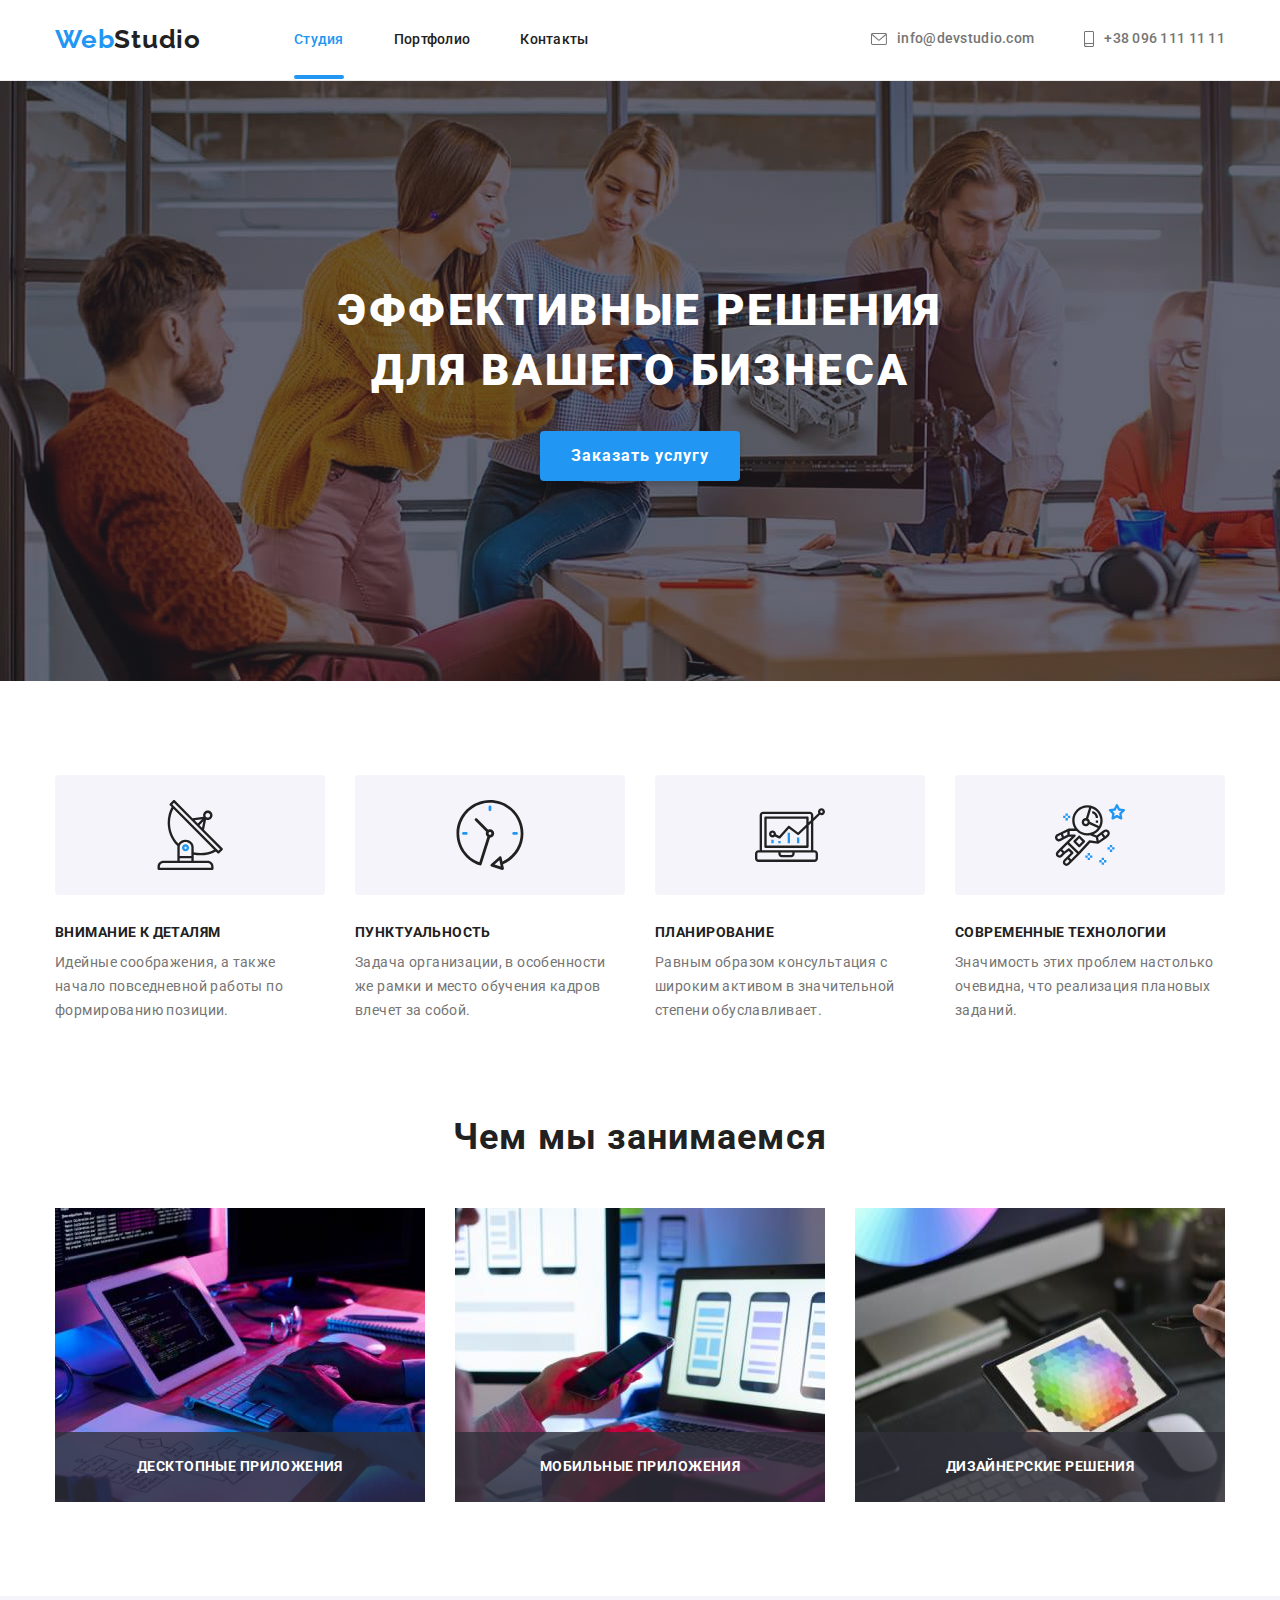
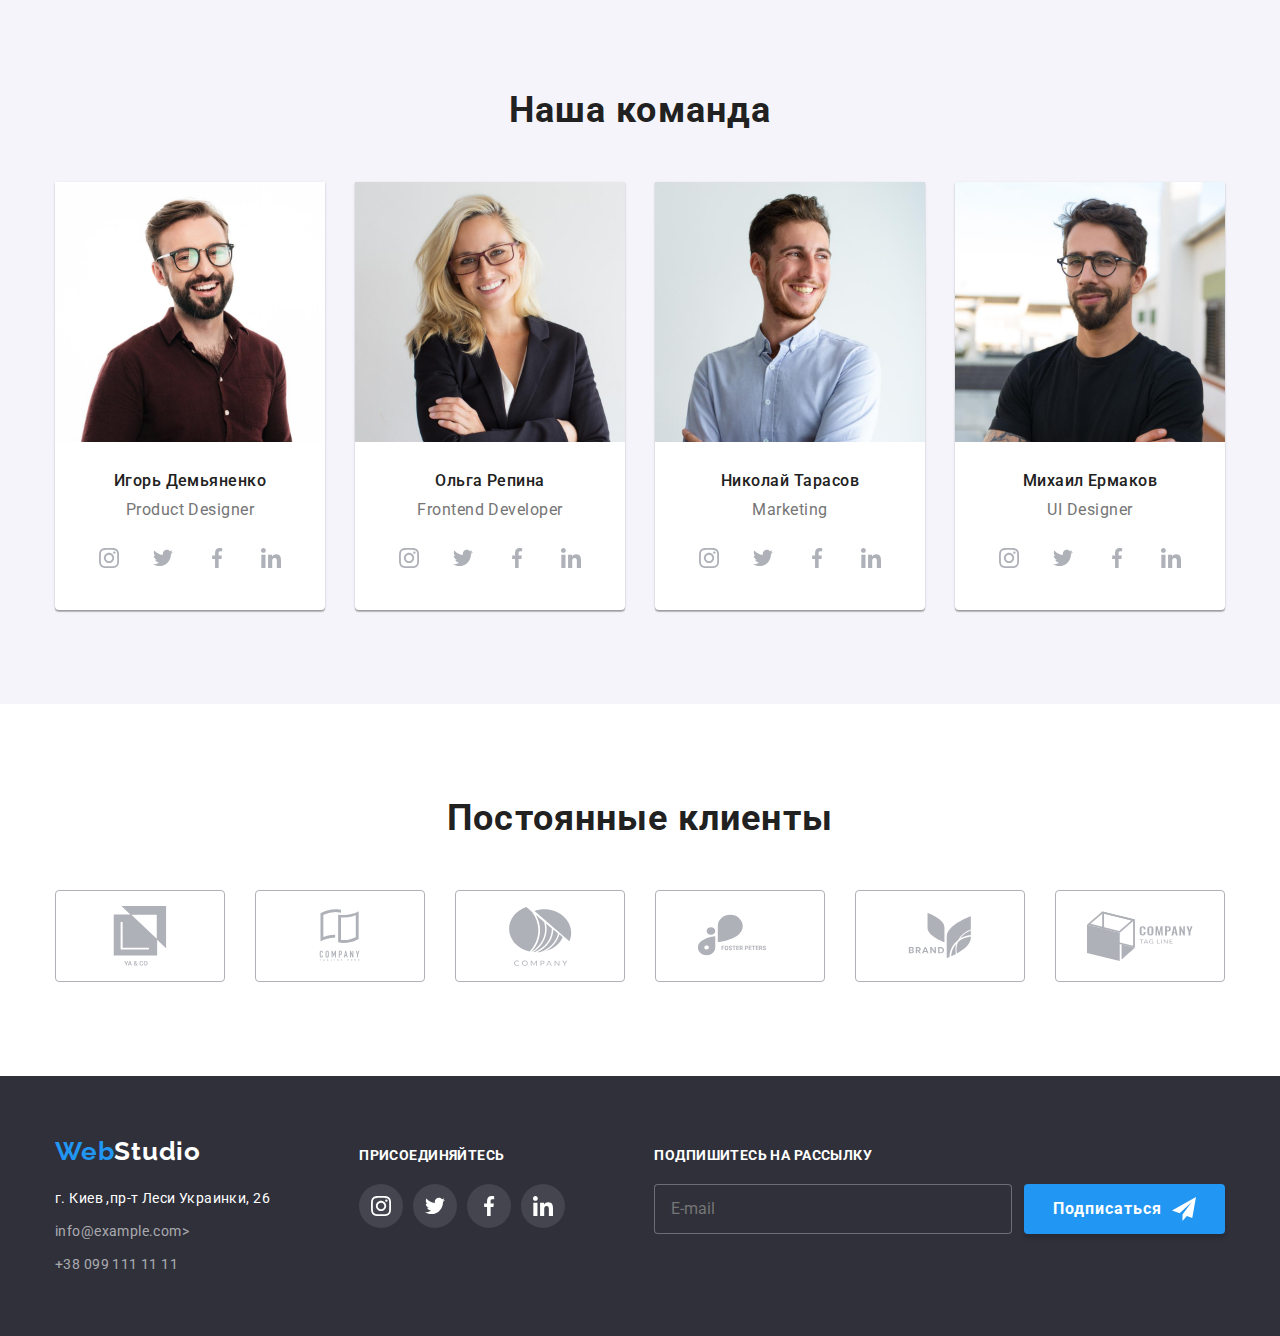
==== index.html @ 23c92851 "start 8" ====
<!DOCTYPE html>
<html lang="ru">
  <head>
    <meta charset="UTF-8" />
    <meta http-equiv="X-UA-Compatible" content="IE=edge" />
    <meta name="viewport" content="width=device-width, initial-scale=1.0" />
    <title>WebStudio</title>
    <link rel="preconnect" href="https://fonts.googleapis.com" />
    <link rel="preconnect" href="https://fonts.gstatic.com" crossorigin />
    <link
      href="https://fonts.googleapis.com/css2?family=Raleway:wght@700&family=Roboto:wght@400;500;700;900&display=swap"
      rel="stylesheet"
    />
    <link
      rel="stylesheet"
      href="https://cdnjs.cloudflare.com/ajax/libs/modern-normalize/1.1.0/modern-normalize.css"
      integrity="sha512-Y0MM+V6ymRKN2zStTqzQ227DWhhp4Mzdo6gnlRnuaNCbc+YN/ZH0sBCLTM4M0oSy9c9VKiCvd4Jk44aCLrNS5Q=="
      crossorigin="anonymous"
      referrerpolicy="no-referrer"
    />
    <link rel="stylesheet" href="./css/main.min.css" />
  </head>
  <body class="page">
    <!--[Хедер]-->
    <header class="paje-header">
      <div class="container container-header">
        <!--Главная навигация-->
        <nav class="main-nav">
          <a href="./index.html" class="logo"
            >Web<span class="logo--black">Studio</span>
          </a>
          <ul class="mein-nav__list">
            <li class="mein-nav__item">
              <a
                href="./index.html"
                class="mein-nav__link mein-nav__link--current"
                >Студия</a
              >
            </li>
            <li class="mein-nav__item">
              <a href="./portfolio.html" class="mein-nav__link">Портфолио</a>
            </li>
            <li class="mein-nav__item">
              <a href="" class="mein-nav__link">Контакты</a>
            </li>
          </ul>
        </nav>
        <ul class="connection">
          <li class="connection__item">
            <a href="mailto:info@devstudio.com" class="connection__link">
              <svg class="connection__icon" width="16px" height="12px">
                <use href="./images/sprite.svg#icon-envelope-mail"></use>
              </svg>
              info@devstudio.com
            </a>
          </li>
          <li class="connection__item">
            <a href="tel:+380961111111" class="connection__link"
              ><svg class="connection__icon" width="10px" height="16px">
                <use href="./images/sprite.svg#icon-smartphone"></use>
              </svg>
              +38 096 111 11 11</a
            >
          </li>
        </ul>
      </div>
    </header>
    <main>
      <section class="section-hero">
        <div class="container">
          <h1 class="hero__title">
            Эффективные решения<br />для вашего бизнеса
          </h1>
          <button type="button" class="hero__button" data-modal-open>
            Заказать услугу
          </button>
        </div>
      </section>
      <!--Секция основного контента-->
      <section class="section-features">
        <div class="container">
          <h2 class="section-title visually-hidden">Особенности</h2>
          <ul class="features">
            <li class="features__item">
              <div class="features__container">
                <svg class="features__icon">
                  <use href="./images/sprite.svg#icon-group-sput"></use>
                </svg>
              </div>
              <h3 class="features__title">Внимание к деталям</h3>
              <p class="features__text">
                Идейные соображения, а также начало повседневной работы по
                формированию позиции.
              </p>
            </li>
            <li class="features__item">
              <div class="features__container">
                <svg class="features__icon">
                  <use href="./images/sprite.svg#icon-clock"></use>
                </svg>
              </div>
              <h3 class="features__title">Пунктуальность</h3>
              <p class="features__text">
                Задача организации, в особенности же рамки и место обучения
                кадров влечет за собой.
              </p>
            </li>
            <li class="features__item">
              <div class="features__container">
                <svg class="features__icon">
                  <use href="./images/sprite.svg#icon-diagram-comp"></use>
                </svg>
              </div>
              <h3 class="features__title">Планирование</h3>
              <p class="features__text">
                Равным образом консультация с широким активом в значительной
                степени обуславливает.
              </p>
            </li>
            <li class="features__item">
              <div class="features__container">
                <svg class="features__icon">
                  <use href="./images/sprite.svg#icon-astronaut"></use>
                </svg>
              </div>
              <h3 class="features__title">Современные технологии</h3>
              <p class="features__text">
                Значимость этих проблем настолько очевидна, что реализация
                плановых заданий.
              </p>
            </li>
          </ul>
        </div>
      </section>
      <section class="section-development">
        <div class="container">
          <h2 class="section-title">Чем мы занимаемся</h2>
          <ul class="development">
            <li class="development__item">
              <img
                src="./images/img-1.jpg"
                alt="Человек работает за компьютером"
                width="370"
                height="294"
              />
              <div class="development__box">
                <p class="development__text">Десктопные приложения</p>
              </div>
            </li>
            <li class="development__item">
              <img
                src="./images/img-2.jpg"
                alt="Человек работает с телефоном"
                width="370"
                height="294"
              />
              <div class="development__box">
                <p class="development__text">Мобильные приложения</p>
              </div>
            </li>
            <li class="development__item">
              <img
                src="./images/img-3.jpg"
                alt="Человек работпет с планшетом"
                width="370"
                height="294"
              />
              <div class="development__box">
                <p class="development__text">Дизайнерские решения</p>
              </div>
            </li>
          </ul>
        </div>
      </section>
      <!-- Секция Персонала-->
      <section class="section-team">
        <div class="container">
          <h2 class="section-title">Наша команда</h2>
          <ul class="team">
            <li class="team__item">
              <img
                src="./images/img-igr.jpg"
                alt="Фото Игоря"
                width="270"
                height="260"
              />
              <div class="description">
                <h3 class="description__title">Игорь Демьяненко</h3>
                <p class="description__text">Product Designer</p>
                <ul class="description__list">
                  <li class="description__item">
                    <a href="" class="description__link"
                      ><svg class="description__icon">
                        <use href="./images/sprite.svg#icon-instagram"></use>
                      </svg>
                    </a>
                  </li>
                  <li class="description__item">
                    <a href="" class="description__link"
                      ><svg class="description__icon">
                        <use href="./images/sprite.svg#icon-twitter"></use>
                      </svg>
                    </a>
                  </li>
                  <li class="description__item">
                    <a href="" class="description__link"
                      ><svg class="description__icon">
                        <use href="./images/sprite.svg#icon-facebook"></use>
                      </svg>
                    </a>
                  </li>
                  <li class="description__item">
                    <a href="" class="description__link"
                      ><svg class="description__icon">
                        <use href="./images/sprite.svg#icon-linkedin"></use>
                      </svg>
                    </a>
                  </li>
                </ul>
              </div>
            </li>
            <li class="team__item">
              <img
                src="./images/img-olg.jpg"
                alt="Фото Ольги"
                F
                width="270"
                height="260"
              />
              <div class="description">
                <h3 class="description__title">Ольга Репина</h3>
                <p class="description__text">Frontend Developer</p>
                <ul class="description__list">
                  <li class="description__item">
                    <a href="" class="description__link"
                      ><svg class="description__icon">
                        <use href="./images/sprite.svg#icon-instagram"></use>
                      </svg>
                    </a>
                  </li>
                  <li class="description__item">
                    <a href="" class="description__link"
                      ><svg class="description__icon">
                        <use href="./images/sprite.svg#icon-twitter"></use>
                      </svg>
                    </a>
                  </li>
                  <li class="description__item">
                    <a href="" class="description__link"
                      ><svg class="description__icon">
                        <use href="./images/sprite.svg#icon-facebook"></use>
                      </svg>
                    </a>
                  </li>
                  <li class="description__item">
                    <a href="" class="description__link"
                      ><svg class="description__icon">
                        <use href="./images/sprite.svg#icon-linkedin"></use>
                      </svg>
                    </a>
                  </li>
                </ul>
              </div>
            </li>
            <li class="team__item">
              <img
                src="./images/img-nic.jpg"
                alt="Фото Николая"
                width="270"
                height="260"
              />
              <div class="description">
                <h3 class="description__title">Николай Тарасов</h3>
                <p class="description__text">Marketing</p>
                <ul class="description__list">
                  <li class="description__item">
                    <a href="" class="description__link"
                      ><svg class="description__icon">
                        <use href="./images/sprite.svg#icon-instagram"></use>
                      </svg>
                    </a>
                  </li>
                  <li class="description__item">
                    <a href="" class="description__link"
                      ><svg class="description__icon">
                        <use href="./images/sprite.svg#icon-twitter"></use>
                      </svg>
                    </a>
                  </li>
                  <li class="description__item">
                    <a href="" class="description__link"
                      ><svg class="description__icon">
                        <use href="./images/sprite.svg#icon-facebook"></use>
                      </svg>
                    </a>
                  </li>
                  <li class="description__item">
                    <a href="" class="description__link"
                      ><svg class="description__icon">
                        <use href="./images/sprite.svg#icon-linkedin"></use>
                      </svg>
                    </a>
                  </li>
                </ul>
              </div>
            </li>
            <li class="team__item">
              <img
                src="./images/img-mih.jpg"
                alt="Фото Михаила"
                width="270"
                height="260"
              />
              <div class="description">
                <h3 class="description__title">Михаил Ермаков</h3>
                <p class="description__text">UI Designer</p>
                <ul class="description__list">
                  <li class="description__item">
                    <a href="" class="description__link"
                      ><svg class="description__icon">
                        <use href="./images/sprite.svg#icon-instagram"></use>
                      </svg>
                    </a>
                  </li>
                  <li class="description__item">
                    <a href="" class="description__link"
                      ><svg class="description__icon">
                        <use href="./images/sprite.svg#icon-twitter"></use>
                      </svg>
                    </a>
                  </li>
                  <li class="description__item">
                    <a href="" class="description__link"
                      ><svg class="description__icon">
                        <use href="./images/sprite.svg#icon-facebook"></use>
                      </svg>
                    </a>
                  </li>
                  <li class="description__item">
                    <a href="" class="description__link"
                      ><svg class="description__icon">
                        <use href="./images/sprite.svg#icon-linkedin"></use>
                      </svg>
                    </a>
                  </li>
                </ul>
              </div>
            </li>
          </ul>
        </div>
      </section>
      <section class="section-clients">
        <div class="container">
          <h2 class="section-title">Постоянные клиенты</h2>
          <ul class="clients">
            <li class="clients__item">
              <a href="" class="clients__link">
                <svg class="icon" width="106px" height="60px">
                  <use href="./images/sprite.svg#icon-clients-1"></use>
                </svg>
              </a>
            </li>
            <li class="clients__item">
              <a href="" class="clients__link">
                <svg width="106px" height="60px">
                  <use href="./images/sprite.svg#icon-clients-2"></use>
                </svg>
              </a>
            </li>
            <li class="clients__item">
              <a href="" class="clients__link">
                <svg width="106px" height="60px">
                  <use href="./images/sprite.svg#icon-clients-3"></use>
                </svg>
              </a>
            </li>
            <li class="clients__item">
              <a href="" class="clients__link">
                <svg width="106px" height="60px">
                  <use href="./images/sprite.svg#icon-clients-4"></use>
                </svg>
              </a>
            </li>
            <li class="clients__item">
              <a href="" class="clients__link">
                <svg width="106px" height="60px">
                  <use href="./images/sprite.svg#icon-clients-5"></use>
                </svg>
              </a>
            </li>
            <li class="clients__item">
              <a href="" class="clients__link">
                <svg width="106px" height="60px">
                  <use href="./images/sprite.svg#icon-clients-6"></use>
                </svg>
              </a>
            </li>
          </ul>
        </div>
      </section>
    </main>
    <!--Футер -->
    <footer class="footer">
      <div class="container">
        <div class="footer__container">
          <div class="footer__box">
            <a href="./index.html" class="logo"
              >Web<span class="logo--white">Studio</span>
            </a>
            <address>
              <ul class="contacts">
                <li class="contacts__item">
                  <a href="" class="contacts__link"
                    >г. Киев ,пр-т Леси Украинки, 26</a
                  >
                </li>
                <li class="contacts__item">
                  <a
                    href="mailto:info@example.com"
                    class="contacts__link contacts__link--gray"
                  >
                    info@example.com></a
                  >
                </li>
                <li class="contacts__item">
                  <a
                    href="tel:+380991111111"
                    class="contacts__link contacts__link--gray"
                    >+38 099 111 11 11</a
                  >
                </li>
              </ul>
            </address>
          </div>
          <div class="footer__box">
            <p class="conect">присоединяйтесь</p>
            <ul class="social-network">
              <li class="social-network__item">
                <a href="" class="sosial-network__link"
                  ><svg width="20px" height="20px" class="social-network__icon">
                    <use href="./images/sprite.svg#icon-instagram"></use>
                  </svg>
                </a>
              </li>
              <li class="social-network__item">
                <a href="" class="sosial-network__link"
                  ><svg width="20px" height="20px" class="social-network__icon">
                    <use href="./images/sprite.svg#icon-twitter"></use>
                  </svg>
                </a>
              </li>
              <li class="social-network__item">
                <a href="" class="sosial-network__link"
                  ><svg width="20px" height="20px" class="social-network__icon">
                    <use href="./images/sprite.svg#icon-facebook"></use>
                  </svg>
                </a>
              </li>
              <li class="social-network__item">
                <a href="" class="sosial-network__link"
                  ><svg width="20px" height="20px" class="social-network__icon">
                    <use href="./images/sprite.svg#icon-linkedin"></use>
                  </svg>
                </a>
              </li>
            </ul>
          </div>
          <div class="footer__box">
            <b class="conect">Подпишитесь на рассылку</b>
            <form class="singer-form">
              <input
                type="email"
                name="mail"
                class="singer__item"
                placeholder="E-mail"
              />
              <button type="submit" class="singer-button">
                Подписаться
                <svg class="singer-button__icon" width="24px" height="24px">
                  <use href="./images/sprite.svg#icon-icon-send"></use>
                </svg>
              </button>
            </form>
          </div>
        </div>
      </div>
    </footer>
    <div class="backdrop is-hidden" data-modal>
      <div class="hero-modal">
        <button type="button" class="hero-modal__buttton" data-modal-close>
          <svg width="20px" height="20px">
            <use href="./images/sprite.svg#icon-close"></use>
          </svg>
        </button>
        <b class="hero-modal__title">Оставьте свои данные, мы вам перезвоним</b>
        <form class="modal-form" autocomplete="off">
          <div class="modal__box">
            <label class="modal-form__text" for="name">Имя</label>
            <input class="modal-form__item" type="text" name="name" id="name" />
            <div class="modal-form__icon">
              <svg width="18px" height="18px">
                <use href="./images/sprite.svg#icon-person"></use>
              </svg>
            </div>
          </div>
          <div class="modal__box">
            <label class="modal-form__text" for="tel">Телефон</label>
            <input class="modal-form__item" type="tel" name="tel" id="tel" />
            <div class="modal-form__icon">
              <svg width="18px" height="18px">
                <use href="./images/sprite.svg#icon-phone-modal"></use>
              </svg>
            </div>
          </div>
          <div class="modal__box">
            <label class="modal-form__text" for="email">Почта</label>
            <input
              class="modal-form__item"
              type="email"
              name="email"
              id="email"
            />
            <div class="modal-form__icon">
              <svg width="18px" height="18px">
                <use href="./images/sprite.svg#icon-email-modal"></use>
              </svg>
            </div>
          </div>
          <label class="modal-form__text" for="coment"
            >Комментарий
            <textarea
              class="modal-form__coment"
              name="coment"
              id="coment"
              placeholder="Введите текст"
            ></textarea>
          </label>
          <label class="checkbox-container">
            <input
              type="checkbox"
              name="confirm"
              value="confirm"
              class="checkbox visually-hidden"
            />
            <span class="checkbox__icon"></span>
            Соглашаюсь с рассылкой и принимаю
            <a href="" class="checkbox__link"> Условия договора</a>
          </label>
          <button class="modal-form-btn" type="submit">Отправить</button>
        </form>
      </div>
    </div>
    <script src="./js/modal.js"></script>
  </body>
</html>
---- css/main.min.css ----
:root{--primary-text-color: #757575;--title-text-color: #212121;--accent-color: #2196f3;--primary-white-color: #ffffff;--buttons-bgc-color: #f5f4fa}.visually-hidden{position:absolute;width:1px;height:1px;margin:-1px;border:0;padding:0;white-space:nowrap;clip-path:inset(100%);clip:rect(0 0 0 0);overflow:hidden}body{color:var(--primary-text-color);background-color:var(--primary-white-color);font-family:roboto, sans-serif}p,h1,h2,h3,h4,h5,h6{margin:0;padding:0}ul{margin:0;padding:0;list-style:none}img{display:block;max-width:100%}.container{width:1200px;padding-left:15px;padding-right:15px;margin-left:auto;margin-right:auto}.logo{color:var(--accent-color);font-family:Raleway, sans-serif;font-weight:700;font-size:26px;line-height:1.19;letter-spacing:0.03em;text-decoration:none}.logo--black{color:var(--title-text-color)}.logo--white{color:var(--primary-white-color);display:inline-block;margin-bottom:20px}.section-title{color:var(--title-text-color);font-family:Roboto, sans-serif;font-weight:700;font-size:36px;line-height:1.16;text-align:center;letter-spacing:0.03em;margin-bottom:50px}.backdrop{position:fixed;top:0px;left:0px;width:100vw;height:100vh;background-color:rgba(0,0,0,0.2);opacity:1;transition:opacity 250ms var(--cubic),visibility 250ms var(--cubic)}.is-hidden{opacity:0;visibility:hidden;pointer-events:none}.hero-modal{position:absolute;width:528px;min-height:581px;background-color:var(--primary-white-color);box-shadow:0px 1px 3px rgba(0,0,0,0.12),0px 1px 1px rgba(0,0,0,0.14),0px 2px 1px rgba(0,0,0,0.2);border-radius:4px;top:50%;left:50%;transform:translate(-50%, -50%);padding:40px}.hero-modal__buttton{position:absolute;top:0px;right:0px;width:30px;height:30px;border-radius:50%;border:1px solid rgba(0,0,0,0.1);margin-right:8px;margin-top:8px;cursor:pointer;display:flex;align-items:center;justify-content:center;background-color:var(--primary-white-color);transition:fill 250ms cubic-bezier(0.4, 0, 0.2, 1)}.hero-modal__buttton:hover,.hero-modal__buttton:focus{fill:var(--accent-color)}.hero-modal__title{display:block;font-family:Roboto, sans-serif;font-weight:700;font-size:20px;line-height:1.15;text-align:center;letter-spacing:0.03em;color:var(--title-text-color);margin-bottom:12px}.modal__box{position:relative}.modal-form__item{display:block;width:100%;padding-top:10px;padding-bottom:10px;padding-left:42px;margin-bottom:10px;border:1px solid rgba(33,33,33,0.2);border-radius:4px;margin-top:4px;outline:none;transition:border-color 250ms cubic-bezier(0.4, 0, 0.2, 1)}.modal-form__item:focus{border-color:var(--accent-color)}.modal-form__text{font-size:12px;line-height:1.16;letter-spacing:0.01em}.modal-form__icon{position:absolute;top:50%;left:15px;fill:var(--title-text-color);transition:fill 250ms cubic-bezier(0.4, 0, 0.2, 1)}.modal-form__item:focus ~ .modal-form__icon{fill:var(--accent-color)}.modal-form__coment{width:100%;height:120px;margin-top:4px;margin-bottom:20px;padding-left:16px;padding-right:16px;padding-top:12px;padding-bottom:12px;border:1px solid rgba(33,33,33,0.2);border-radius:4px;outline:none;resize:none;transition:border-color cubic-bezier(0.4, 0, 0.2, 1)}.modal-form__coment::placeholder{font-size:14px;line-height:1.14;letter-spacing:0.01em;color:rgba(117,117,117,0.5)}.modal-form__coment:focus{border-color:var(--accent-color)}.modal-form-btn{display:block;color:var(--primary-white-color);background-color:var(--accent-color);font-family:inherit;font-weight:700;font-size:16px;line-height:1.87;letter-spacing:0.06em;cursor:pointer;border-radius:4px;border:1px;padding-left:55px;padding-right:55px;padding-top:10px;padding-bottom:10px;box-shadow:0px 4px 4px rgba(0,0,0,0.15);transition:background-color cubic-bezier(0.4, 0, 0.2, 1);margin:auto}.modal-form-btn:focus,.modal-form-btn:hover{background:#188ce8;box-shadow:0px 4px 4px rgba(0,0,0,0.15)}.checkbox{position:absolute;margin-bottom:30px}.checkbox-container{font-size:14px;line-height:1.71;letter-spacing:0.03em;display:flex;align-items:center;justify-content:center;margin-bottom:30px}.checkbox__icon{display:inline-block;width:15px;height:15px;border:2px solid var(--title-text-color);border-radius:4px;margin-right:7px}.checkbox:checked+.checkbox__icon{border-color:var(--accent-color);background-color:var(--accent-color);background-image:url(../images/icon-checkbox.svg);background-size:contain;background-origin:border-box}.checkbox__link{color:var(--accent-color);margin-left:4px}.paje-header{padding-top:24px;padding-bottom:25px;border-bottom:1px solid #ececec}.container-header{display:flex}.main-nav{display:flex;align-items:center}.mein-nav__list{display:flex;margin-left:93px}.mein-nav__item:not(:last-child){margin-right:50px}.mein-nav__link{position:relative;color:var(--title-text-color);font-family:Roboto, sans-serif;font-weight:500;font-size:14px;line-height:1.14;letter-spacing:0.02em;text-decoration:none;transition:color 250ms cubic-bezier(0.4, 0, 0.2, 1)}.mein-nav__link:hover,.mein-nav__link:focus{color:var(--accent-color)}.mein-nav__link--current{color:var(--accent-color)}.mein-nav__link--current::after{content:"";position:absolute;bottom:-32px;left:0px;width:100%;height:4px;background-color:var(--accent-color);border-radius:2px}.connection{display:flex;align-items:center;margin-left:auto}.connection__item{display:flex;fill:var(--primary-text-color);align-items:center}.connection__item:not(:last-child){margin-right:50px}.connection__icon{margin-right:10px}.connection__link{display:flex;color:var(--primary-text-color);font-family:Roboto, sans-serif;font-weight:500;font-size:14px;line-height:1.14;letter-spacing:0.02em;text-decoration:none;align-items:center;transition:color 250ms cubic-bezier(0.4, 0, 0.2, 1),fill 250ms cubic-bezier(0.4, 0, 0.2, 1)}.connection__link:hover,.connection__link:focus{color:var(--accent-color);fill:var(--accent-color)}.section-hero{max-width:1600px;height:600px;margin-left:auto;margin-right:auto;background-color:#2f303a;background-image:linear-gradient(to right, rgba(47,48,58,0.4), rgba(47,48,58,0.4)),url(../images/bg-img.jpg);padding-top:200px;padding-bottom:200px;text-align:center}.hero__title{color:var(--primary-white-color);font-family:Roboto, sans-serif;font-weight:900;font-size:44px;line-height:1.36;text-align:center;letter-spacing:0.06em;text-transform:uppercase;margin-bottom:30px}.hero__button{color:var(--primary-white-color);background-color:var(--accent-color);font-family:inherit;font-weight:700;font-size:16px;line-height:1.87;letter-spacing:0.06em;cursor:pointer;border:1px;border-radius:4px;min-width:200px;height:50px;box-shadow:0px 4px 4px rgba(0,0,0,0.15);transition:background-color 250ms cubic-bezier(0.4, 0, 0.2, 1)}.hero__button:hover,.hero__button:focus{background-color:#188ce8}.section-features{padding-top:94px;padding-bottom:94px}.features{display:flex}.features__item{width:270px}.features__item:not(:last-child){margin-right:30px}.features__icon{width:70px;height:70px}.features__container{display:flex;width:270px;height:120px;border:#f5f4fa;background-color:#f5f4fa;border-radius:4px;align-items:center;justify-content:center}.features__title{color:var(--title-text-color);font-family:Roboto, sans-serif;font-weight:700;font-size:14px;line-height:1.14;letter-spacing:0.03em;text-transform:uppercase;margin-bottom:10px;margin-top:30px}.features__text{font-size:14px;line-height:1.71;letter-spacing:0.03em}.section-development{padding-bottom:94px}.development{display:flex}.development__item{position:relative}.development__item:not(:last-child){margin-right:30px}.development__box{position:absolute;display:flex;justify-content:center;align-items:center;background-color:rgba(47,48,58,0.8);width:370px;height:70px;bottom:0;left:0}.development__text{font-family:Roboto, sans-serif;font-weight:700;font-size:14px;line-height:1.14;letter-spacing:0.03em;text-transform:uppercase;color:var(--primary-white-color)}.section-team{background-color:#f5f4fa;padding-top:94px;padding-bottom:94px}.team{display:flex;margin-left:-30px;margin-bottom:-30px}.team__item{flex-basis:calc(100% / 4 - 30px);margin-left:30px;margin-bottom:30px;border-radius:0px 0px 4px 4px;border:1px;background-color:var(--primary-white-color);text-align:center;width:270px;box-shadow:0px 1px 3px rgba(0,0,0,0.12),0px 1px 1px rgba(0,0,0,0.14),0px 2px 1px rgba(0,0,0,0.2)}.description{padding-top:30px;padding-bottom:30px}.description__title{color:var(--title-text-color);font-family:Roboto, sans-serif;font-weight:500;font-size:16px;line-height:1.18;letter-spacing:0.03em;margin-bottom:10px}.description__text{font-size:16px;line-height:1.18;letter-spacing:0.03em;margin-bottom:16px}.description__list{display:flex;justify-content:center}.description__item:not(:last-child){margin-right:10px}.description__link{display:flex;background-color:var(--primary-white-color);width:44px;height:44px;border-radius:50%;color:#afb1b8;justify-content:center;align-items:center;transition:background-color 250ms cubic-bezier(0.4, 0, 0.2, 1),color 250ms cubic-bezier(0.4, 0, 0.2, 1)}.description__link:hover,.description__link:focus{background-color:var(--accent-color);color:var(--primary-white-color)}.description__icon{width:20px;height:20px;fill:currentColor}.section-clients{padding-top:94px;padding-bottom:94px}.clients{display:flex;justify-content:center}.clients__item{width:170px;height:92px}.clients__item:not(:last-child){margin-right:30px}.clients__link{display:flex;justify-content:center;align-items:center;fill:#afb1b8;border:solid #afb1b8 1px;border-radius:4px;width:inherit;height:inherit;transition:fill 250ms cubic-bezier(0.4, 0, 0.2, 1),border-color 250ms cubic-bezier(0.4, 0, 0.2, 1)}.clients__link:hover,.clients__link:focus{fill:#2196f3;border-color:#2196f3;cursor:pointer}.section-portfolio{padding-top:94px;padding-bottom:94px}.nav-portfolio{display:flex;justify-content:center;margin-bottom:50px}.nav-portfolio__item:not(:last-child){margin-right:8px}.nav-portfolio__buttons{color:var(--title-text-color);background-color:var(--buttons-bgc-color);font-family:inherit;font-weight:500;font-size:16px;line-height:1.62;letter-spacing:0.03em;cursor:pointer;border:1px;border-radius:4px;padding:6px 22px;transition:color 250ms cubic-bezier(0.4, 0, 0.2, 1),background-color 250ms cubic-bezier(0.4, 0, 0.2, 1),box-shadow 250ms cubic-bezier(0.4, 0, 0.2, 1)}.nav-portfolio__buttons:hover,.nav-portfolio__buttons:focus{color:var(--primary-white-color);background-color:var(--accent-color);box-shadow:0px 3px 1px rgba(0,0,0,0.1),0px 1px 2px rgba(0,0,0,0.08),0px 2px 2px rgba(0,0,0,0.12)}.portfolio{display:flex;flex-wrap:wrap;margin-left:-30px;margin-bottom:-30px}.portfolio__item{flex-basis:calc(100% / 3 - 30px);margin-left:30px;margin-bottom:30px;transition:box-shadow 250ms cubic-bezier(0.4, 0, 0.2, 1)}.portfolio__item:hover,.portfolio__item:focus{box-shadow:0px 1px 1px rgba(0,0,0,0.12),0px 4px 4px rgba(0,0,0,0.06),1px 4px 6px rgba(0,0,0,0.16)}.portfolio__wrapper{position:relative}.portfolio__link{text-decoration:none;color:inherit}.portfolio__box{position:relative;width:100%;height:100%;overflow:hidden}.portfolio__addition{position:absolute;font-family:Roboto, sans-serif;font-size:18px;line-height:1.55;letter-spacing:0.03em;color:var(--primary-white-color);background-color:rgba(33,150,243,0.9);width:100%;height:100%;top:0px;left:0px;padding-left:24px;padding-right:24px;padding-top:63px;padding-bottom:63px;transform:translateY(100%);transition:transform 250ms cubic-bezier(0.4, 0, 0.2, 1)}.portfolio__wrapper:hover .portfolio__addition,.portfolio__wrapper:focus .portfolio__addition{transform:translateY(0%)}.portfolio__description{border:1px solid #eeeeee;padding-top:20px;padding-bottom:20px;padding-left:24px;background-color:var(--primary-white-color)}.portfolio__title{color:var(--title-text-color);font-family:Roboto, sans-serif;font-weight:700;font-size:18px;line-height:2;letter-spacing:0.06em}.portfolio__text{font-size:16px;line-height:1.87;letter-spacing:0.03em}.footer{background-color:#2f303a;padding-bottom:60px;padding-top:60px}.footer__container{display:flex;justify-content:space-between;align-items:baseline}.contacts__item:not(:last-child){margin-bottom:9px}.contacts__link{color:var(--primary-white-color);font-family:Roboto, sans-serif;font-weight:400;font-style:normal;font-size:14px;line-height:1.71;letter-spacing:0.03em;transition:color 250ms cubic-bezier(0.4, 0, 0.2, 1);text-decoration:none}.contacts__link:hover,.contacts__link:focus{color:var(--accent-color)}.contacts__link--gray{color:rgba(255,255,255,0.6)}.conect{display:flex;font-weight:700;font-size:14px;line-height:1.14;letter-spacing:0.03em;text-transform:uppercase;color:var(--primary-white-color);margin-bottom:20px}.social-network{display:flex;justify-content:flex-start;align-items:center}.social-network__item:not(:last-child){margin-right:10px}.sosial-network__link{display:flex;fill:var(--primary-white-color);background-color:rgba(255,255,255,0.1);width:44px;height:44px;justify-content:center;border-radius:50%;align-items:center;transition:background-color 250ms cubic-bezier(0.4, 0, 0.2, 1)}.sosial-network__link:hover,.sosial-network__link:focus{background-color:var(--accent-color)}.singer-form{display:flex}.singer__item{width:358px;background-color:#2f303a;border:1px solid rgba(255,255,255,0.3);border-radius:4px;margin-right:12px;padding-left:16px;padding-top:15px;padding-bottom:15px}.singer-button{color:var(--primary-white-color);background-color:var(--accent-color);font-family:inherit;font-weight:700;font-size:16px;line-height:1.87;letter-spacing:0.06em;cursor:pointer;border-radius:4px;display:flex;align-items:center;justify-content:center;border:1px;padding-left:29px;padding-right:29px;padding-top:10px;padding-bottom:10px;box-shadow:0px 4px 4px rgba(0,0,0,0.15);transition:background-color 250ms cubic-bezier(0.4, 0, 0.2, 1)}.singer-button:hover,.singer-button:focus{background-color:#188ce8}.singer-button__icon{margin-left:10px}
/*# sourceMappingURL=main.min.css.map */
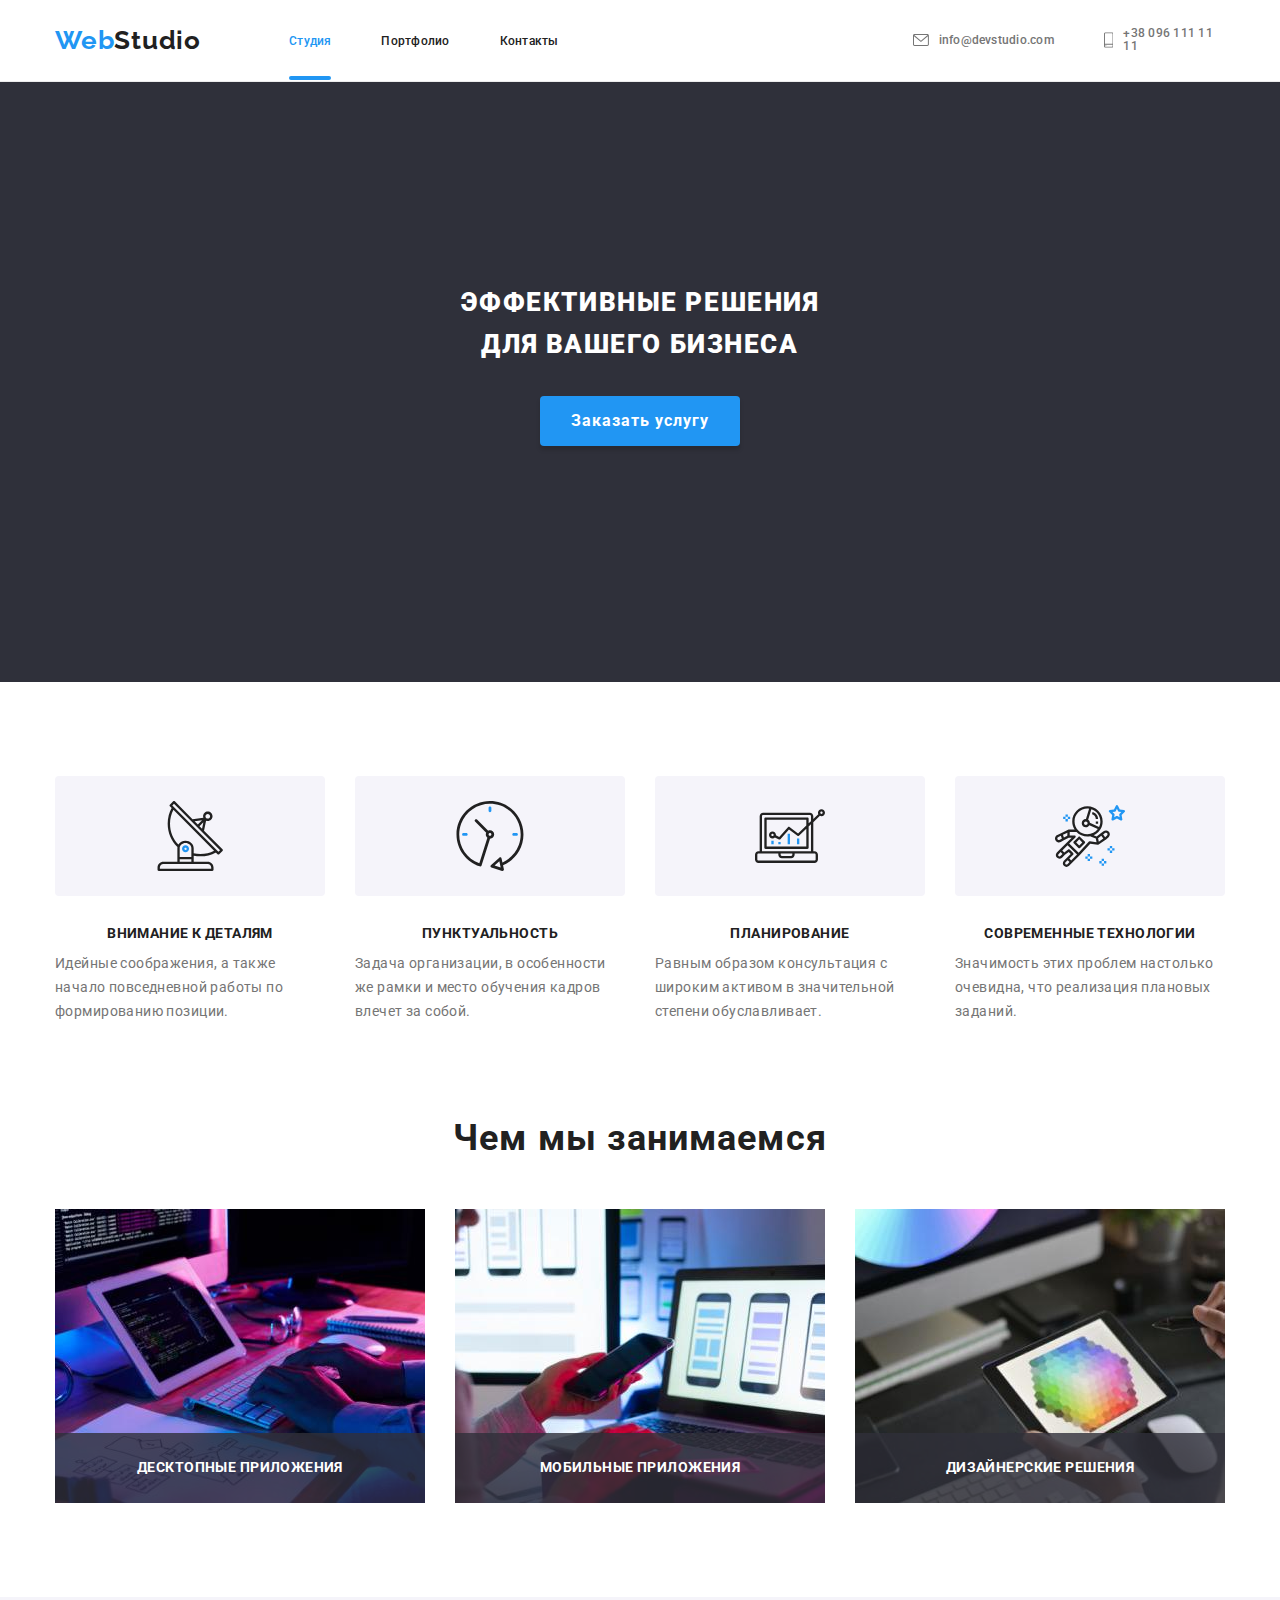
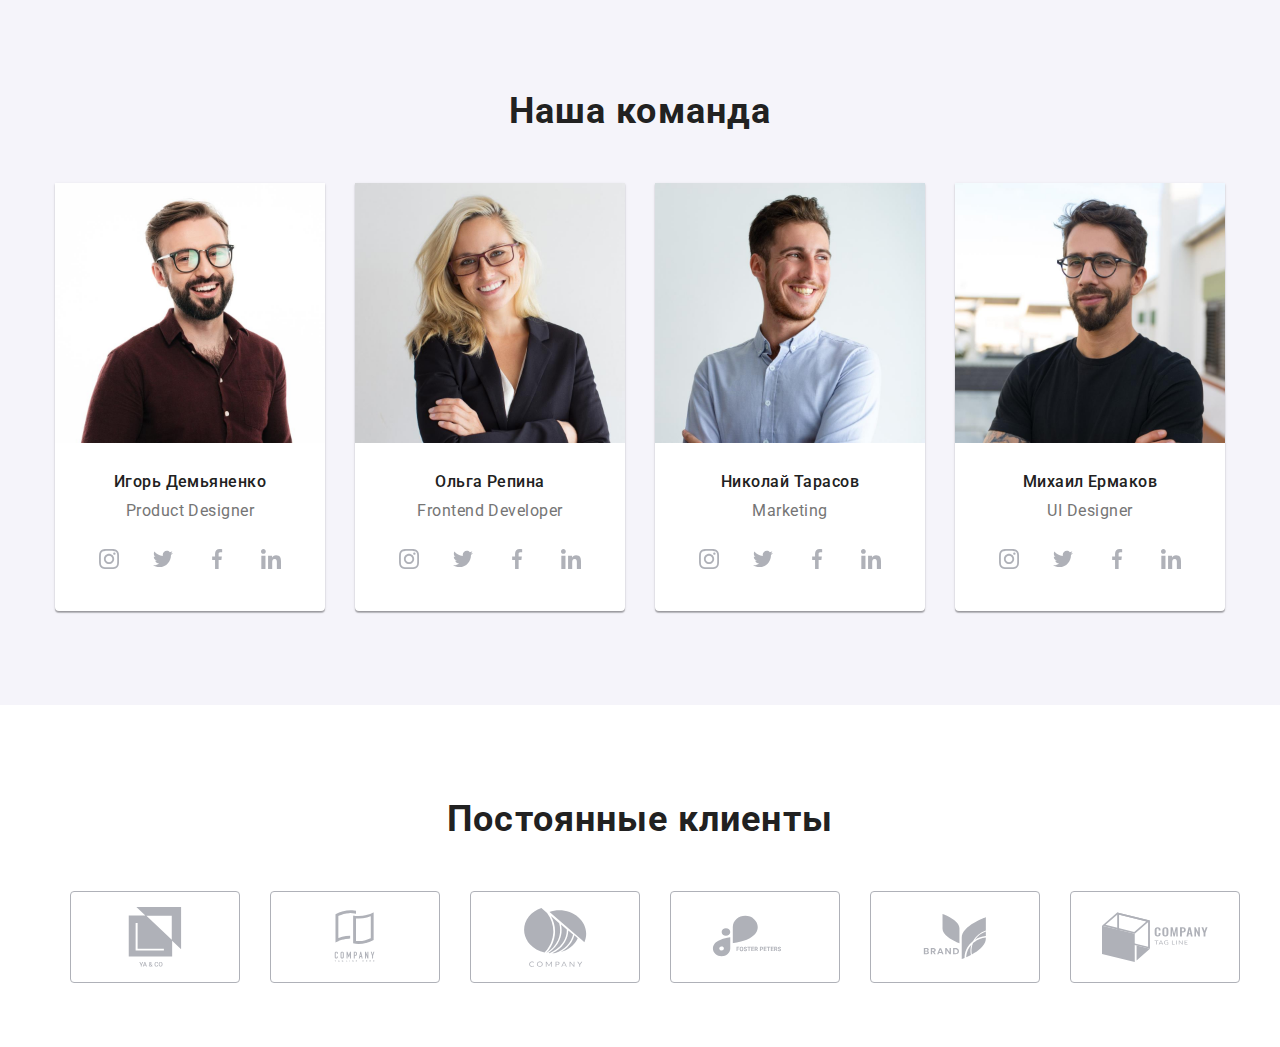
==== commit 7ce7a719: "адаптирует секцию клиентов" ====
--- a/index.html
+++ b/index.html
@@ -25,48 +25,113 @@
     <header class="paje-header">
       <div class="container container-header">
         <!--Главная навигация-->
-        <nav class="main-nav">
-          <a href="./index.html" class="logo"
-            >Web<span class="logo--black">Studio</span>
-          </a>
-          <ul class="mein-nav__list">
-            <li class="mein-nav__item">
+        <a href="./index.html" class="logo"
+          >Web<span class="logo--black">Studio</span>
+        </a>
+        <button class="mobile-button .mobile-button--open " type="button" data-menu-button>
+          <svg width="40px" height="40px">
+            <use href="./images/sprite.svg#icon-menu"></use>
+            </svg>
+        </button>
+        <div class="tablet-menu">
+          <nav class="main-nav">
+            <ul class="mein-nav__list">
+              <li class="mein-nav__item">
+                <a
+                  href="./index.html"
+                  class="mein-nav__link mein-nav__link--current"
+                  >Студия</a
+                >
+              </li>
+              <li class="mein-nav__item">
+                <a href="./portfolio.html" class="mein-nav__link">Портфолио</a>
+              </li>
+              <li class="mein-nav__item">
+                <a href="" class="mein-nav__link">Контакты</a>
+              </li>
+            </ul>
+          </nav>
+          <ul class="connection">
+            <li class="connection__item">
+              <a href="mailto:info@devstudio.com" class="connection__link">
+                <svg class="connection__icon" width="16px" height="12px">
+                  <use href="./images/sprite.svg#icon-envelope-mail"></use>
+                </svg>
+                info@devstudio.com
+              </a>
+            </li>
+            <li class="connection__item">
+              <a href="tel:+380961111111" class="connection__link">
+                <svg class="connection__icon" width="10px" height="16px">
+                  <use href="./images/sprite.svg#icon-smartphone"></use>
+                </svg>
+                +38 096 111 11 11</a
+              >
+            </li>
+          </ul>
+        </div>
+        <div class="mobile-menu " data-menu>
+          <button class="mobile-button mobile-button--close  type="button" data-menu-close>
+            <svg width="40px" height="40px">
+              <use href="./images/sprite.svg#icon-cross"></use>
+            </svg>
+          </button>
+          <nav class="mobile-nav">
+            <ul class="mobile-nav__list">
+              <li class="mobile-nav__item">
+                <a
+                  href="./index.html"
+                  class="mobile-nav__link mobile-nav__link--current"
+                  >Студия</a
+                >
+              </li>
+              <li class="mobile-nav__item">
+                <a href="./portfolio.html" class="mobile-nav__link"
+                  >Портфолио</a
+                >
+              </li>
+              <li class="mobile-nav__item">
+                <a href="" class="mobile-nav__link">Контакты</a>
+              </li>
+            </ul>
+          </nav>
+          <ul class="mobile-conect">
+            <li class="mobile-conect__item">
               <a
-                href="./index.html"
-                class="mein-nav__link mein-nav__link--current"
-                >Студия</a
+                href="tel:+380961111111"
+                class="mobile-conect__link mobile-conect__link--blue"
               >
-            </li>
-            <li class="mein-nav__item">
-              <a href="./portfolio.html" class="mein-nav__link">Портфолио</a>
-            </li>
-            <li class="mein-nav__item">
-              <a href="" class="mein-nav__link">Контакты</a>
+                +38 096 111 11 11</a
+              >
+            </li>
+            <li class="mobile-conect__item">
+              <a
+                href="mailto:info@devstudio.com"
+                class="mobile-conect__link mobile-conect__link--gray"
+              >
+                info@devstudio.com
+              </a>
             </li>
           </ul>
-        </nav>
-        <ul class="connection">
-          <li class="connection__item">
-            <a href="mailto:info@devstudio.com" class="connection__link">
-              <svg class="connection__icon" width="16px" height="12px">
-                <use href="./images/sprite.svg#icon-envelope-mail"></use>
-              </svg>
-              info@devstudio.com
-            </a>
-          </li>
-          <li class="connection__item">
-            <a href="tel:+380961111111" class="connection__link"
-              ><svg class="connection__icon" width="10px" height="16px">
-                <use href="./images/sprite.svg#icon-smartphone"></use>
-              </svg>
-              +38 096 111 11 11</a
-            >
-          </li>
-        </ul>
+          <ul class="mobile-contacts">
+            <li class="mobile-contacts__item">
+              <a href="" class="mobile-contacts__link">Instagram</a>
+            </li>
+            <li class="mobile-contacts__item">
+              <a href="" class="mobile-contacts__link">Twitter</a>
+            </li>
+            <li class="mobile-contacts__item">
+              <a href="" class="mobile-contacts__link">Facebook</a>
+            </li>
+            <li class="mobile-contacts__item">
+              <a href="" class="mobile-contacts__link">LinkedIn</a>
+            </li>
+          </ul>
+        </div>
       </div>
     </header>
     <main>
-      <section class="section-hero">
+    <section class="section-hero">
         <div class="container">
           <h1 class="hero__title">
             Эффективные решения<br />для вашего бизнеса
@@ -76,8 +141,8 @@
           </button>
         </div>
       </section>
-      <!--Секция основного контента-->
-      <section class="section-features">
+    <!--Секция основного контента-->
+    <section class="section-features">
         <div class="container">
           <h2 class="section-title visually-hidden">Особенности</h2>
           <ul class="features">
@@ -123,8 +188,7 @@
                   <use href="./images/sprite.svg#icon-astronaut"></use>
                 </svg>
               </div>
-              <h3 class="features__title">Современные технологии</h3>
-              <p class="features__text">
+              <h3 class="features__title">Современные технологии</h3> <p class="features__text">
                 Значимость этих проблем настолько очевидна, что реализация
                 плановых заданий.
               </p>
@@ -132,7 +196,7 @@
           </ul>
         </div>
       </section>
-      <section class="section-development">
+    <section class="section-development">
         <div class="container">
           <h2 class="section-title">Чем мы занимаемся</h2>
           <ul class="development">
@@ -172,8 +236,8 @@
           </ul>
         </div>
       </section>
-      <!-- Секция Персонала-->
-      <section class="section-team">
+    <!-- Секция Персонала-->
+    <section class="section-team">
         <div class="container">
           <h2 class="section-title">Наша команда</h2>
           <ul class="team">
@@ -181,8 +245,6 @@
               <img
                 src="./images/img-igr.jpg"
                 alt="Фото Игоря"
-                width="270"
-                height="260"
               />
               <div class="description">
                 <h3 class="description__title">Игорь Демьяненко</h3>
@@ -223,9 +285,6 @@
               <img
                 src="./images/img-olg.jpg"
                 alt="Фото Ольги"
-                F
-                width="270"
-                height="260"
               />
               <div class="description">
                 <h3 class="description__title">Ольга Репина</h3>
@@ -266,8 +325,6 @@
               <img
                 src="./images/img-nic.jpg"
                 alt="Фото Николая"
-                width="270"
-                height="260"
               />
               <div class="description">
                 <h3 class="description__title">Николай Тарасов</h3>
@@ -308,8 +365,6 @@
               <img
                 src="./images/img-mih.jpg"
                 alt="Фото Михаила"
-                width="270"
-                height="260"
               />
               <div class="description">
                 <h3 class="description__title">Михаил Ермаков</h3>
@@ -348,8 +403,8 @@
             </li>
           </ul>
         </div>
-      </section>
-      <section class="section-clients">
+      </section> 
+    <section class="section-clients">
         <div class="container">
           <h2 class="section-title">Постоянные клиенты</h2>
           <ul class="clients">
@@ -400,7 +455,7 @@
       </section>
     </main>
     <!--Футер -->
-    <footer class="footer">
+    <!-- <footer class="footer">
       <div class="container">
         <div class="footer__container">
           <div class="footer__box">
@@ -484,8 +539,8 @@
           </div>
         </div>
       </div>
-    </footer>
-    <div class="backdrop is-hidden" data-modal>
+    </footer> -->
+    <!-- <div class="backdrop is-hidden" data-modal>
       <div class="hero-modal">
         <button type="button" class="hero-modal__buttton" data-modal-close>
           <svg width="20px" height="20px">
@@ -550,6 +605,7 @@
         </form>
       </div>
     </div>
-    <script src="./js/modal.js"></script>
+    <script src="./js/modal.js"></script> -->
+    <script src="./js/mobile-menu.js"></script>
   </body>
 </html>
--- a/css/main.min.css
+++ b/css/main.min.css
@@ -1,2 +1,2 @@
-:root{--primary-text-color: #757575;--title-text-color: #212121;--accent-color: #2196f3;--primary-white-color: #ffffff;--buttons-bgc-color: #f5f4fa}.visually-hidden{position:absolute;width:1px;height:1px;margin:-1px;border:0;padding:0;white-space:nowrap;clip-path:inset(100%);clip:rect(0 0 0 0);overflow:hidden}body{color:var(--primary-text-color);background-color:var(--primary-white-color);font-family:roboto, sans-serif}p,h1,h2,h3,h4,h5,h6{margin:0;padding:0}ul{margin:0;padding:0;list-style:none}img{display:block;max-width:100%}.container{width:1200px;padding-left:15px;padding-right:15px;margin-left:auto;margin-right:auto}.logo{color:var(--accent-color);font-family:Raleway, sans-serif;font-weight:700;font-size:26px;line-height:1.19;letter-spacing:0.03em;text-decoration:none}.logo--black{color:var(--title-text-color)}.logo--white{color:var(--primary-white-color);display:inline-block;margin-bottom:20px}.section-title{color:var(--title-text-color);font-family:Roboto, sans-serif;font-weight:700;font-size:36px;line-height:1.16;text-align:center;letter-spacing:0.03em;margin-bottom:50px}.backdrop{position:fixed;top:0px;left:0px;width:100vw;height:100vh;background-color:rgba(0,0,0,0.2);opacity:1;transition:opacity 250ms var(--cubic),visibility 250ms var(--cubic)}.is-hidden{opacity:0;visibility:hidden;pointer-events:none}.hero-modal{position:absolute;width:528px;min-height:581px;background-color:var(--primary-white-color);box-shadow:0px 1px 3px rgba(0,0,0,0.12),0px 1px 1px rgba(0,0,0,0.14),0px 2px 1px rgba(0,0,0,0.2);border-radius:4px;top:50%;left:50%;transform:translate(-50%, -50%);padding:40px}.hero-modal__buttton{position:absolute;top:0px;right:0px;width:30px;height:30px;border-radius:50%;border:1px solid rgba(0,0,0,0.1);margin-right:8px;margin-top:8px;cursor:pointer;display:flex;align-items:center;justify-content:center;background-color:var(--primary-white-color);transition:fill 250ms cubic-bezier(0.4, 0, 0.2, 1)}.hero-modal__buttton:hover,.hero-modal__buttton:focus{fill:var(--accent-color)}.hero-modal__title{display:block;font-family:Roboto, sans-serif;font-weight:700;font-size:20px;line-height:1.15;text-align:center;letter-spacing:0.03em;color:var(--title-text-color);margin-bottom:12px}.modal__box{position:relative}.modal-form__item{display:block;width:100%;padding-top:10px;padding-bottom:10px;padding-left:42px;margin-bottom:10px;border:1px solid rgba(33,33,33,0.2);border-radius:4px;margin-top:4px;outline:none;transition:border-color 250ms cubic-bezier(0.4, 0, 0.2, 1)}.modal-form__item:focus{border-color:var(--accent-color)}.modal-form__text{font-size:12px;line-height:1.16;letter-spacing:0.01em}.modal-form__icon{position:absolute;top:50%;left:15px;fill:var(--title-text-color);transition:fill 250ms cubic-bezier(0.4, 0, 0.2, 1)}.modal-form__item:focus ~ .modal-form__icon{fill:var(--accent-color)}.modal-form__coment{width:100%;height:120px;margin-top:4px;margin-bottom:20px;padding-left:16px;padding-right:16px;padding-top:12px;padding-bottom:12px;border:1px solid rgba(33,33,33,0.2);border-radius:4px;outline:none;resize:none;transition:border-color cubic-bezier(0.4, 0, 0.2, 1)}.modal-form__coment::placeholder{font-size:14px;line-height:1.14;letter-spacing:0.01em;color:rgba(117,117,117,0.5)}.modal-form__coment:focus{border-color:var(--accent-color)}.modal-form-btn{display:block;color:var(--primary-white-color);background-color:var(--accent-color);font-family:inherit;font-weight:700;font-size:16px;line-height:1.87;letter-spacing:0.06em;cursor:pointer;border-radius:4px;border:1px;padding-left:55px;padding-right:55px;padding-top:10px;padding-bottom:10px;box-shadow:0px 4px 4px rgba(0,0,0,0.15);transition:background-color cubic-bezier(0.4, 0, 0.2, 1);margin:auto}.modal-form-btn:focus,.modal-form-btn:hover{background:#188ce8;box-shadow:0px 4px 4px rgba(0,0,0,0.15)}.checkbox{position:absolute;margin-bottom:30px}.checkbox-container{font-size:14px;line-height:1.71;letter-spacing:0.03em;display:flex;align-items:center;justify-content:center;margin-bottom:30px}.checkbox__icon{display:inline-block;width:15px;height:15px;border:2px solid var(--title-text-color);border-radius:4px;margin-right:7px}.checkbox:checked+.checkbox__icon{border-color:var(--accent-color);background-color:var(--accent-color);background-image:url(../images/icon-checkbox.svg);background-size:contain;background-origin:border-box}.checkbox__link{color:var(--accent-color);margin-left:4px}.paje-header{padding-top:24px;padding-bottom:25px;border-bottom:1px solid #ececec}.container-header{display:flex}.main-nav{display:flex;align-items:center}.mein-nav__list{display:flex;margin-left:93px}.mein-nav__item:not(:last-child){margin-right:50px}.mein-nav__link{position:relative;color:var(--title-text-color);font-family:Roboto, sans-serif;font-weight:500;font-size:14px;line-height:1.14;letter-spacing:0.02em;text-decoration:none;transition:color 250ms cubic-bezier(0.4, 0, 0.2, 1)}.mein-nav__link:hover,.mein-nav__link:focus{color:var(--accent-color)}.mein-nav__link--current{color:var(--accent-color)}.mein-nav__link--current::after{content:"";position:absolute;bottom:-32px;left:0px;width:100%;height:4px;background-color:var(--accent-color);border-radius:2px}.connection{display:flex;align-items:center;margin-left:auto}.connection__item{display:flex;fill:var(--primary-text-color);align-items:center}.connection__item:not(:last-child){margin-right:50px}.connection__icon{margin-right:10px}.connection__link{display:flex;color:var(--primary-text-color);font-family:Roboto, sans-serif;font-weight:500;font-size:14px;line-height:1.14;letter-spacing:0.02em;text-decoration:none;align-items:center;transition:color 250ms cubic-bezier(0.4, 0, 0.2, 1),fill 250ms cubic-bezier(0.4, 0, 0.2, 1)}.connection__link:hover,.connection__link:focus{color:var(--accent-color);fill:var(--accent-color)}.section-hero{max-width:1600px;height:600px;margin-left:auto;margin-right:auto;background-color:#2f303a;background-image:linear-gradient(to right, rgba(47,48,58,0.4), rgba(47,48,58,0.4)),url(../images/bg-img.jpg);padding-top:200px;padding-bottom:200px;text-align:center}.hero__title{color:var(--primary-white-color);font-family:Roboto, sans-serif;font-weight:900;font-size:44px;line-height:1.36;text-align:center;letter-spacing:0.06em;text-transform:uppercase;margin-bottom:30px}.hero__button{color:var(--primary-white-color);background-color:var(--accent-color);font-family:inherit;font-weight:700;font-size:16px;line-height:1.87;letter-spacing:0.06em;cursor:pointer;border:1px;border-radius:4px;min-width:200px;height:50px;box-shadow:0px 4px 4px rgba(0,0,0,0.15);transition:background-color 250ms cubic-bezier(0.4, 0, 0.2, 1)}.hero__button:hover,.hero__button:focus{background-color:#188ce8}.section-features{padding-top:94px;padding-bottom:94px}.features{display:flex}.features__item{width:270px}.features__item:not(:last-child){margin-right:30px}.features__icon{width:70px;height:70px}.features__container{display:flex;width:270px;height:120px;border:#f5f4fa;background-color:#f5f4fa;border-radius:4px;align-items:center;justify-content:center}.features__title{color:var(--title-text-color);font-family:Roboto, sans-serif;font-weight:700;font-size:14px;line-height:1.14;letter-spacing:0.03em;text-transform:uppercase;margin-bottom:10px;margin-top:30px}.features__text{font-size:14px;line-height:1.71;letter-spacing:0.03em}.section-development{padding-bottom:94px}.development{display:flex}.development__item{position:relative}.development__item:not(:last-child){margin-right:30px}.development__box{position:absolute;display:flex;justify-content:center;align-items:center;background-color:rgba(47,48,58,0.8);width:370px;height:70px;bottom:0;left:0}.development__text{font-family:Roboto, sans-serif;font-weight:700;font-size:14px;line-height:1.14;letter-spacing:0.03em;text-transform:uppercase;color:var(--primary-white-color)}.section-team{background-color:#f5f4fa;padding-top:94px;padding-bottom:94px}.team{display:flex;margin-left:-30px;margin-bottom:-30px}.team__item{flex-basis:calc(100% / 4 - 30px);margin-left:30px;margin-bottom:30px;border-radius:0px 0px 4px 4px;border:1px;background-color:var(--primary-white-color);text-align:center;width:270px;box-shadow:0px 1px 3px rgba(0,0,0,0.12),0px 1px 1px rgba(0,0,0,0.14),0px 2px 1px rgba(0,0,0,0.2)}.description{padding-top:30px;padding-bottom:30px}.description__title{color:var(--title-text-color);font-family:Roboto, sans-serif;font-weight:500;font-size:16px;line-height:1.18;letter-spacing:0.03em;margin-bottom:10px}.description__text{font-size:16px;line-height:1.18;letter-spacing:0.03em;margin-bottom:16px}.description__list{display:flex;justify-content:center}.description__item:not(:last-child){margin-right:10px}.description__link{display:flex;background-color:var(--primary-white-color);width:44px;height:44px;border-radius:50%;color:#afb1b8;justify-content:center;align-items:center;transition:background-color 250ms cubic-bezier(0.4, 0, 0.2, 1),color 250ms cubic-bezier(0.4, 0, 0.2, 1)}.description__link:hover,.description__link:focus{background-color:var(--accent-color);color:var(--primary-white-color)}.description__icon{width:20px;height:20px;fill:currentColor}.section-clients{padding-top:94px;padding-bottom:94px}.clients{display:flex;justify-content:center}.clients__item{width:170px;height:92px}.clients__item:not(:last-child){margin-right:30px}.clients__link{display:flex;justify-content:center;align-items:center;fill:#afb1b8;border:solid #afb1b8 1px;border-radius:4px;width:inherit;height:inherit;transition:fill 250ms cubic-bezier(0.4, 0, 0.2, 1),border-color 250ms cubic-bezier(0.4, 0, 0.2, 1)}.clients__link:hover,.clients__link:focus{fill:#2196f3;border-color:#2196f3;cursor:pointer}.section-portfolio{padding-top:94px;padding-bottom:94px}.nav-portfolio{display:flex;justify-content:center;margin-bottom:50px}.nav-portfolio__item:not(:last-child){margin-right:8px}.nav-portfolio__buttons{color:var(--title-text-color);background-color:var(--buttons-bgc-color);font-family:inherit;font-weight:500;font-size:16px;line-height:1.62;letter-spacing:0.03em;cursor:pointer;border:1px;border-radius:4px;padding:6px 22px;transition:color 250ms cubic-bezier(0.4, 0, 0.2, 1),background-color 250ms cubic-bezier(0.4, 0, 0.2, 1),box-shadow 250ms cubic-bezier(0.4, 0, 0.2, 1)}.nav-portfolio__buttons:hover,.nav-portfolio__buttons:focus{color:var(--primary-white-color);background-color:var(--accent-color);box-shadow:0px 3px 1px rgba(0,0,0,0.1),0px 1px 2px rgba(0,0,0,0.08),0px 2px 2px rgba(0,0,0,0.12)}.portfolio{display:flex;flex-wrap:wrap;margin-left:-30px;margin-bottom:-30px}.portfolio__item{flex-basis:calc(100% / 3 - 30px);margin-left:30px;margin-bottom:30px;transition:box-shadow 250ms cubic-bezier(0.4, 0, 0.2, 1)}.portfolio__item:hover,.portfolio__item:focus{box-shadow:0px 1px 1px rgba(0,0,0,0.12),0px 4px 4px rgba(0,0,0,0.06),1px 4px 6px rgba(0,0,0,0.16)}.portfolio__wrapper{position:relative}.portfolio__link{text-decoration:none;color:inherit}.portfolio__box{position:relative;width:100%;height:100%;overflow:hidden}.portfolio__addition{position:absolute;font-family:Roboto, sans-serif;font-size:18px;line-height:1.55;letter-spacing:0.03em;color:var(--primary-white-color);background-color:rgba(33,150,243,0.9);width:100%;height:100%;top:0px;left:0px;padding-left:24px;padding-right:24px;padding-top:63px;padding-bottom:63px;transform:translateY(100%);transition:transform 250ms cubic-bezier(0.4, 0, 0.2, 1)}.portfolio__wrapper:hover .portfolio__addition,.portfolio__wrapper:focus .portfolio__addition{transform:translateY(0%)}.portfolio__description{border:1px solid #eeeeee;padding-top:20px;padding-bottom:20px;padding-left:24px;background-color:var(--primary-white-color)}.portfolio__title{color:var(--title-text-color);font-family:Roboto, sans-serif;font-weight:700;font-size:18px;line-height:2;letter-spacing:0.06em}.portfolio__text{font-size:16px;line-height:1.87;letter-spacing:0.03em}.footer{background-color:#2f303a;padding-bottom:60px;padding-top:60px}.footer__container{display:flex;justify-content:space-between;align-items:baseline}.contacts__item:not(:last-child){margin-bottom:9px}.contacts__link{color:var(--primary-white-color);font-family:Roboto, sans-serif;font-weight:400;font-style:normal;font-size:14px;line-height:1.71;letter-spacing:0.03em;transition:color 250ms cubic-bezier(0.4, 0, 0.2, 1);text-decoration:none}.contacts__link:hover,.contacts__link:focus{color:var(--accent-color)}.contacts__link--gray{color:rgba(255,255,255,0.6)}.conect{display:flex;font-weight:700;font-size:14px;line-height:1.14;letter-spacing:0.03em;text-transform:uppercase;color:var(--primary-white-color);margin-bottom:20px}.social-network{display:flex;justify-content:flex-start;align-items:center}.social-network__item:not(:last-child){margin-right:10px}.sosial-network__link{display:flex;fill:var(--primary-white-color);background-color:rgba(255,255,255,0.1);width:44px;height:44px;justify-content:center;border-radius:50%;align-items:center;transition:background-color 250ms cubic-bezier(0.4, 0, 0.2, 1)}.sosial-network__link:hover,.sosial-network__link:focus{background-color:var(--accent-color)}.singer-form{display:flex}.singer__item{width:358px;background-color:#2f303a;border:1px solid rgba(255,255,255,0.3);border-radius:4px;margin-right:12px;padding-left:16px;padding-top:15px;padding-bottom:15px}.singer-button{color:var(--primary-white-color);background-color:var(--accent-color);font-family:inherit;font-weight:700;font-size:16px;line-height:1.87;letter-spacing:0.06em;cursor:pointer;border-radius:4px;display:flex;align-items:center;justify-content:center;border:1px;padding-left:29px;padding-right:29px;padding-top:10px;padding-bottom:10px;box-shadow:0px 4px 4px rgba(0,0,0,0.15);transition:background-color 250ms cubic-bezier(0.4, 0, 0.2, 1)}.singer-button:hover,.singer-button:focus{background-color:#188ce8}.singer-button__icon{margin-left:10px}
+:root{--primary-text-color: #757575;--title-text-color: #212121;--accent-color: #2196f3;--primary-white-color: #ffffff;--buttons-bgc-color: #f5f4fa}.visually-hidden{position:absolute;width:1px;height:1px;margin:-1px;border:0;padding:0;white-space:nowrap;clip-path:inset(100%);clip:rect(0 0 0 0);overflow:hidden}body{color:var(--primary-text-color);background-color:var(--primary-white-color);font-family:roboto, sans-serif}p,h1,h2,h3,h4,h5,h6{margin:0;padding:0}ul{margin:0;padding:0;list-style:none}img{display:block;max-width:100%;height:auto}.container{padding-left:15px;padding-right:15px;margin-left:auto;margin-right:auto}@media screen and (min-width: 480px){.container{width:480px}}@media screen and (min-width: 768px){.container{width:768px}}@media screen and (min-width: 1200px){.container{width:1200px}}.logo{color:var(--accent-color);font-family:Raleway, sans-serif;font-weight:700;font-size:26px;line-height:1.16;letter-spacing:0.03em;text-decoration:none;display:inline-block}@media screen and (min-width: 1200px){.logo{line-height:1.19}}.logo--black{color:var(--title-text-color)}.logo--white{color:var(--primary-white-color);display:inline-block}.section-title{color:var(--title-text-color);font-family:Roboto, sans-serif;font-weight:700;font-size:28px;line-height:1.17;text-align:center;letter-spacing:0.03em;margin-bottom:50px}@media screen and (min-width: 1200px){.section-title{font-size:36px;line-height:1.16}}.backdrop{position:fixed;top:0px;left:0px;width:100vw;height:100vh;background-color:rgba(0,0,0,0.2);opacity:1;transition:opacity 250ms var(--cubic),visibility 250ms var(--cubic)}.is-hidden{opacity:0;visibility:hidden;pointer-events:none}.mobile-menu{position:fixed;background-color:var(--primary-white-color);display:none;padding:40px;top:0px;left:0px;height:100vh;width:100vw}@media screen and (min-width: 768px){.mobile-menu{display:none}}.mobile-menu.is-open{display:flex;margin-left:auto;flex-direction:column;justify-content:space-between}.mobile-button{background-color:var(--primary-white-color);border:none;padding:0;width:40px;height:40px;transition:fill 250ms cubic-bezier(0.4, 0, 0.2, 1)}.mobile-button:hover,.mobile-button:focus{fill:var(--accent-color)}@media screen and (min-width: 768px){.mobile-button{display:none}}.mobile-button--close{position:absolute;top:0px;right:0px;transform:translate(-40%, 30%)}.mobile-nav__item{display:block}.mobile-nav__item:not(:last-child){margin-bottom:32px}.mobile-nav__link{display:inline-block;text-decoration:none;color:var(--title-text-color);font-weight:500;font-size:40px;line-height:1.17;text-align:center;letter-spacing:0.02em}.mobile-nav__link--current{color:var(--accent-color)}.mobile-conect__item{display:block}.mobile-conect__item:not(:last-child){margin-bottom:32px}.mobile-conect__link{text-decoration:none}.mobile-conect__link--blue{font-weight:500;font-size:34px;line-height:1.17;letter-spacing:0.02em;color:var(--accent-color)}.mobile-conect__link--gray{font-weight:500;font-size:24px;line-height:1.16;letter-spacing:0.02em;color:inherit}.mobile-contacts{display:flex}.mobile-contacts__item{padding-right:10px}.mobile-contacts__item:not(:last-child){border-right:1px solid rgba(33,33,33,0.2);margin-right:10px}.mobile-contacts__link{color:var(--accent-color);text-decoration:none}.paje-header{border-bottom:1px solid #ececec;position:relative}.container-header{padding-top:15px;padding-bottom:15px;display:flex;align-items:center;justify-content:space-between}@media screen and (min-width: 480px){.container-header{width:480px}}@media screen and (min-width: 768px){.container-header{width:768px;padding-top:20px;padding-bottom:20px}}@media screen and (min-width: 1200px){.container-header{width:1200px;padding-bottom:25px;padding-top:25px;justify-content:flex-start}}.tablet-menu{display:none}@media screen and (min-width: 768px){.tablet-menu{display:flex}}.main-nav{display:flex;align-items:center}@media screen and (min-width: 1200px){.main-nav{margin-right:270px}}.mein-nav__list{display:flex;margin-left:88px;margin-right:84px}.mein-nav__item:not(:last-child){margin-right:50px}.mein-nav__link{position:relative;color:var(--title-text-color);font-family:Roboto, sans-serif;font-weight:500;font-size:12px;line-height:1.16;letter-spacing:0.02em;text-decoration:none;transition:color 250ms cubic-bezier(0.4, 0, 0.2, 1)}.mein-nav__link:hover,.mein-nav__link:focus{color:var(--accent-color)}.mein-nav__link--current{color:var(--accent-color)}.mein-nav__link--current::after{content:"";position:absolute;bottom:-32px;left:0px;width:100%;height:4px;background-color:var(--accent-color);border-radius:2px}.connection{display:block;margin-left:auto}@media screen and (min-width: 1200px){.connection{display:flex;align-items:center}}.connection__item{display:flex;fill:var(--primary-text-color);align-items:center}@media screen and (max-width: 1199px){.connection__item:not(:last-child){margin-bottom:10px}}@media screen and (min-width: 1200px){.connection__item:not(:last-child){margin-right:50px}}.connection__icon{margin-right:10px}.connection__link{display:flex;color:var(--primary-text-color);font-family:Roboto, sans-serif;font-weight:500;font-size:12px;line-height:1.14;letter-spacing:0.02em;text-decoration:none;align-items:center;transition:color 250ms cubic-bezier(0.4, 0, 0.2, 1),fill 250ms cubic-bezier(0.4, 0, 0.2, 1)}@media screen and (min-width: 1200px){.connection__link{font-size:14;line-height:1.16}}.connection__link:hover,.connection__link:focus{color:var(--accent-color);fill:var(--accent-color)}.section-hero{max-width:480px;height:400px;margin-left:auto;margin-right:auto;background-color:#2f303a;background-image:linear-gradient(to right, rgba(47,48,58,0.4), rgba(47,48,58,0.4)),url(../images/bg-img/bg-tel_x1.jpg);padding-top:118px;padding-bottom:118px;text-align:center}@media screen and (min-device-pixel-ratio: 2), (min-resolution: 192dpi), (min-resolution: 2dppx){.section-hero{background-image:url(../images/bg-img/bg-tel_x2.jpg)}}@media screen and (min-width: 768px){.section-hero{background-image:url(../images/bg-img/bg-tab_x1.jpg);max-width:768px;padding-top:200px;padding-bottom:200px}}@media screen and (min-width: 768px) and (min-device-pixel-ratio: 2), screen and (min-width: 768px) and (min-resolution: 192dpi), screen and (min-width: 768px) and (min-resolution: 2dppx){.section-hero{background-image:url(../images/bg-img/bg-tab_x2.jpg)}}@media screen and (min-width: 1200px){.section-hero{padding-top:200px;padding-bottom:200px;background-image:url(../images/bg-img/bg-ds_x1.jpg);max-width:1600px;height:600px}}@media screen and (min-width: 1200px) and (min-device-pixel-ratio: 2), screen and (min-width: 1200px) and (min-resolution: 192dpi), screen and (min-width: 1200px) and (min-resolution: 2dppx){.section-hero{background-image:url(../images/bg-img/bg-ds_x2.jpg)}}.hero__title{color:var(--primary-white-color);font-family:Roboto, sans-serif;font-weight:900;font-size:26px;line-height:1.61;text-align:center;letter-spacing:0.06em;text-transform:uppercase;margin-bottom:30px}.hero__button{color:var(--primary-white-color);background-color:var(--accent-color);font-family:inherit;font-weight:700;font-size:16px;line-height:1.87;letter-spacing:0.06em;cursor:pointer;border:1px;border-radius:4px;min-width:200px;height:50px;box-shadow:0px 4px 4px rgba(0,0,0,0.15);transition:background-color 250ms cubic-bezier(0.4, 0, 0.2, 1)}.hero__button:hover,.hero__button:focus{background-color:#188ce8}.section-features{padding-top:60px;padding-bottom:60px}@media screen and (min-width: 1200px){.section-features{padding-top:94px;padding-bottom:94px}}.features__item{max-width:450px}@media screen and (max-width: 767px){.features__item:not(:last-child){margin-bottom:30px}}@media screen and (min-width: 768px) and (max-width: 1199px){.features__item{max-width:354px;margin-bottom:40px}.features__item:first-child{margin-bottom:30px}.features__item:nth-child(even){margin-left:30px}}@media screen and (min-width: 1200px){.features__item:not(:last-child){margin-right:30px;max-width:270px}}.features__title{color:var(--title-text-color);font-family:Roboto, sans-serif;font-weight:700;font-size:14px;line-height:1.14;letter-spacing:0.03em;text-transform:uppercase;margin-bottom:10px;text-align:center}.features__text{font-size:14px;line-height:1.71;letter-spacing:0.03em}.features__icon{width:70px;height:70px}.features__container{display:flex;max-width:450px;height:120px;border:#f5f4fa;background-color:#f5f4fa;border-radius:4px;align-items:center;justify-content:center;margin-bottom:30px}@media screen and (min-width: 768px){.features__container{max-width:354px}}@media screen and (min-width: 768px) and (min-width: 1200px){.features__container{width:270px}}@media screen and (min-width: 768px){.features{display:flex;flex-wrap:wrap}}@media screen and (min-width: 1200px){.features{flex-wrap:nowrap}}.section-development{padding-bottom:94px;display:none}@media screen and (min-width: 1200px){.section-development{display:block}}.development{display:flex}.development__item{position:relative}.development__item:not(:last-child){margin-right:30px}.development__box{position:absolute;display:flex;justify-content:center;align-items:center;background-color:rgba(47,48,58,0.8);width:370px;height:70px;bottom:0;left:0}.development__text{font-family:Roboto, sans-serif;font-weight:700;font-size:14px;line-height:1.14;letter-spacing:0.03em;text-transform:uppercase;color:var(--primary-white-color)}.section-team{background-color:#f5f4fa;padding-top:60px;padding-bottom:60px;text-align:center}@media screen and (min-width: 1200px){.section-team{padding-top:94px;padding-bottom:94px}}@media screen and (min-width: 768px){.team{display:flex;flex-wrap:wrap;margin-left:-30px;margin-bottom:-30px}}.team__item{border-radius:0px 0px 4px 4px;border:1px;background-color:var(--primary-white-color);text-align:center;max-width:450px;box-shadow:0px 1px 3px rgba(0,0,0,0.12),0px 1px 1px rgba(0,0,0,0.14),0px 2px 1px rgba(0,0,0,0.2)}@media screen and (max-width: 767px){.team__item:not(:last-child){margin-bottom:30px}}@media screen and (min-width: 768px){.team__item{max-width:354px;margin-left:30px;margin-bottom:30px}}@media screen and (min-width: 1200px){.team__item{max-width:270px;flex-basis:calc(100% / 4 - 30px)}}.description{padding-top:30px;padding-bottom:30px}.description__title{color:var(--title-text-color);font-family:Roboto, sans-serif;font-weight:500;font-size:16px;line-height:1.18;letter-spacing:0.03em;margin-bottom:10px}.description__text{font-size:16px;line-height:1.18;letter-spacing:0.03em;margin-bottom:16px}.description__list{display:flex;justify-content:center}.description__item:not(:last-child){margin-right:10px}.description__link{display:flex;background-color:var(--primary-white-color);width:44px;height:44px;border-radius:50%;color:#afb1b8;justify-content:center;align-items:center;transition:background-color 250ms cubic-bezier(0.4, 0, 0.2, 1),color 250ms cubic-bezier(0.4, 0, 0.2, 1)}.description__link:hover,.description__link:focus{background-color:var(--accent-color);color:var(--primary-white-color)}.description__icon{width:20px;height:20px;fill:currentColor}.section-clients{padding-top:60px;padding-bottom:60px}@media screen and (min-width: 1200px){.section-clients{padding-top:94px;padding-bottom:94px}}.clients{display:flex;justify-content:center;flex-wrap:wrap;margin-bottom:-30px;margin-right:-30px}.clients__item{width:210px;height:92px}@media screen and (max-width: 1199px){.clients__item{margin-bottom:30px;margin-right:30px}}@media screen and (min-width: 768px){.clients__item{width:226px}}@media screen and (min-width: 1200px){.clients__item{width:170px}.clients__item:not(:last-child){margin-right:30px}}.clients__link{display:flex;justify-content:center;align-items:center;fill:#afb1b8;border:solid #afb1b8 1px;border-radius:4px;width:inherit;height:inherit;transition:fill 250ms cubic-bezier(0.4, 0, 0.2, 1),border-color 250ms cubic-bezier(0.4, 0, 0.2, 1)}.clients__link:hover,.clients__link:focus{fill:#2196f3;border-color:#2196f3;cursor:pointer}
 /*# sourceMappingURL=main.min.css.map */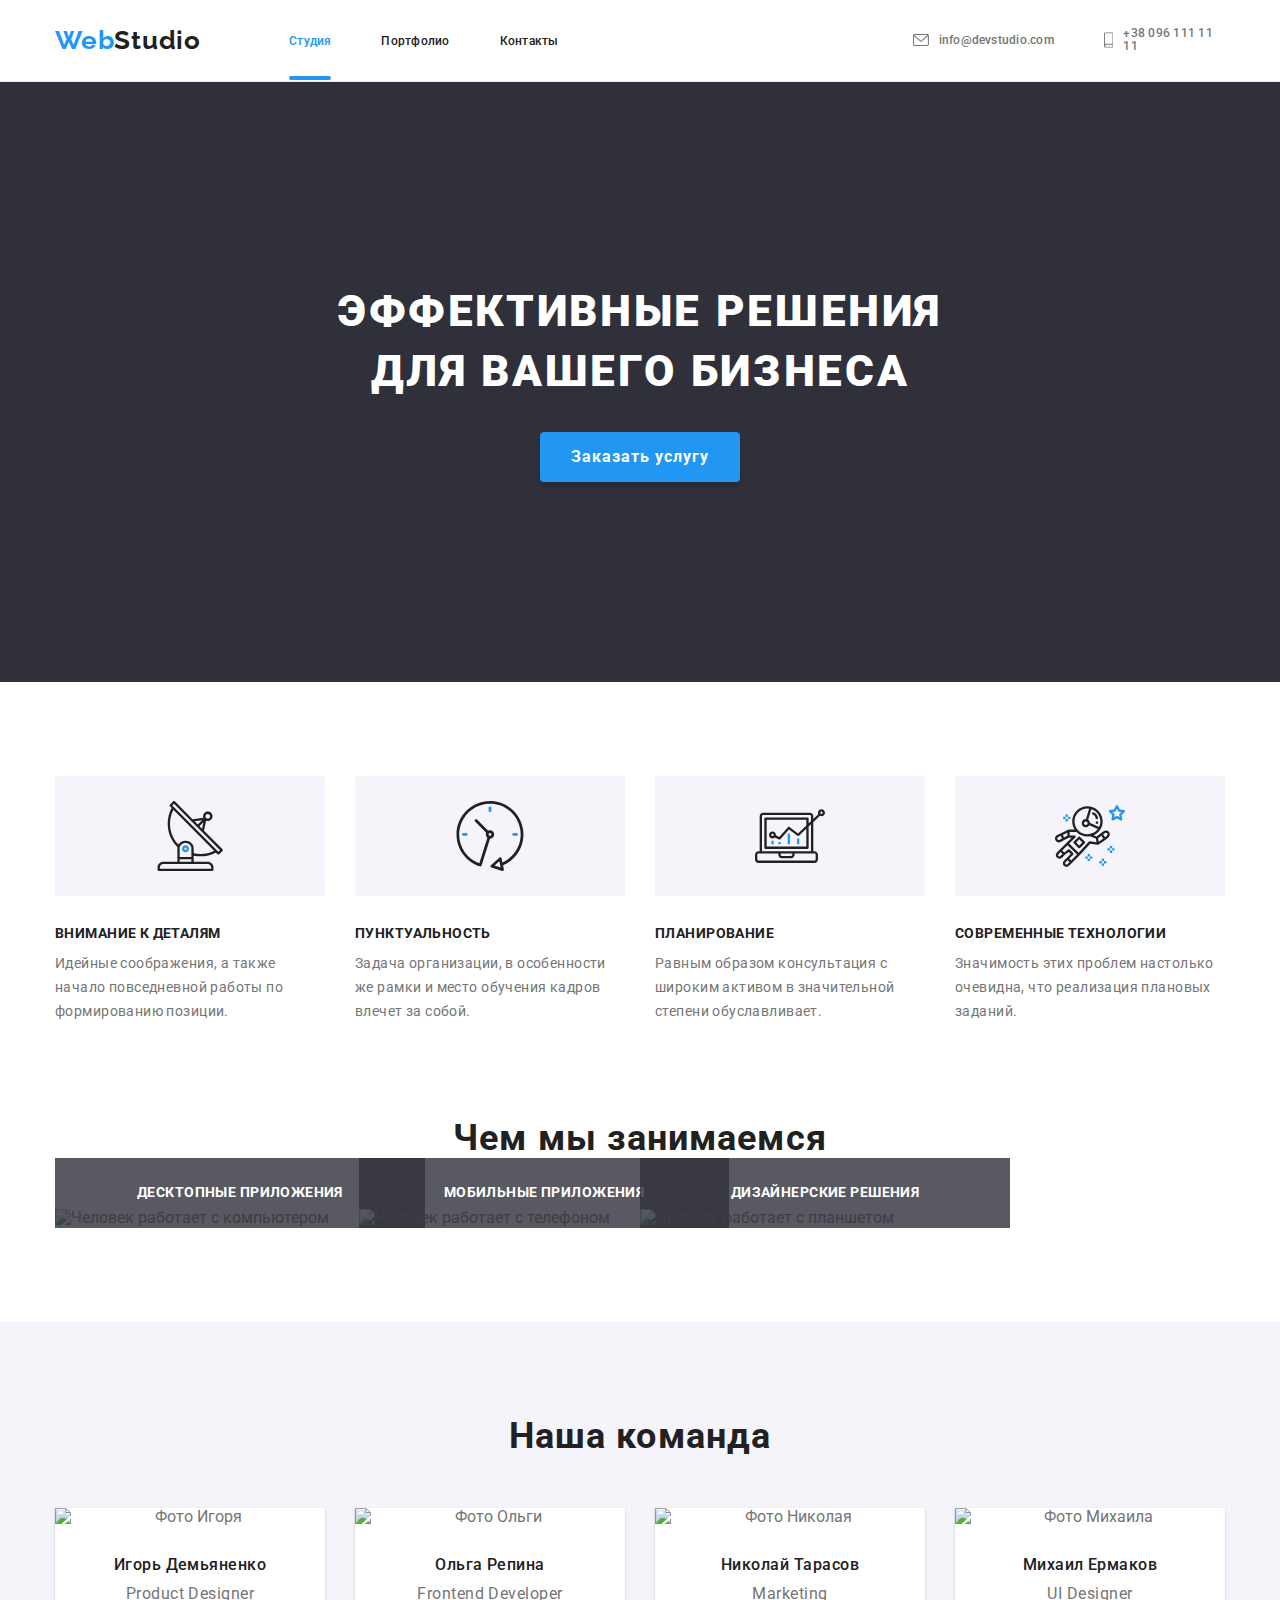
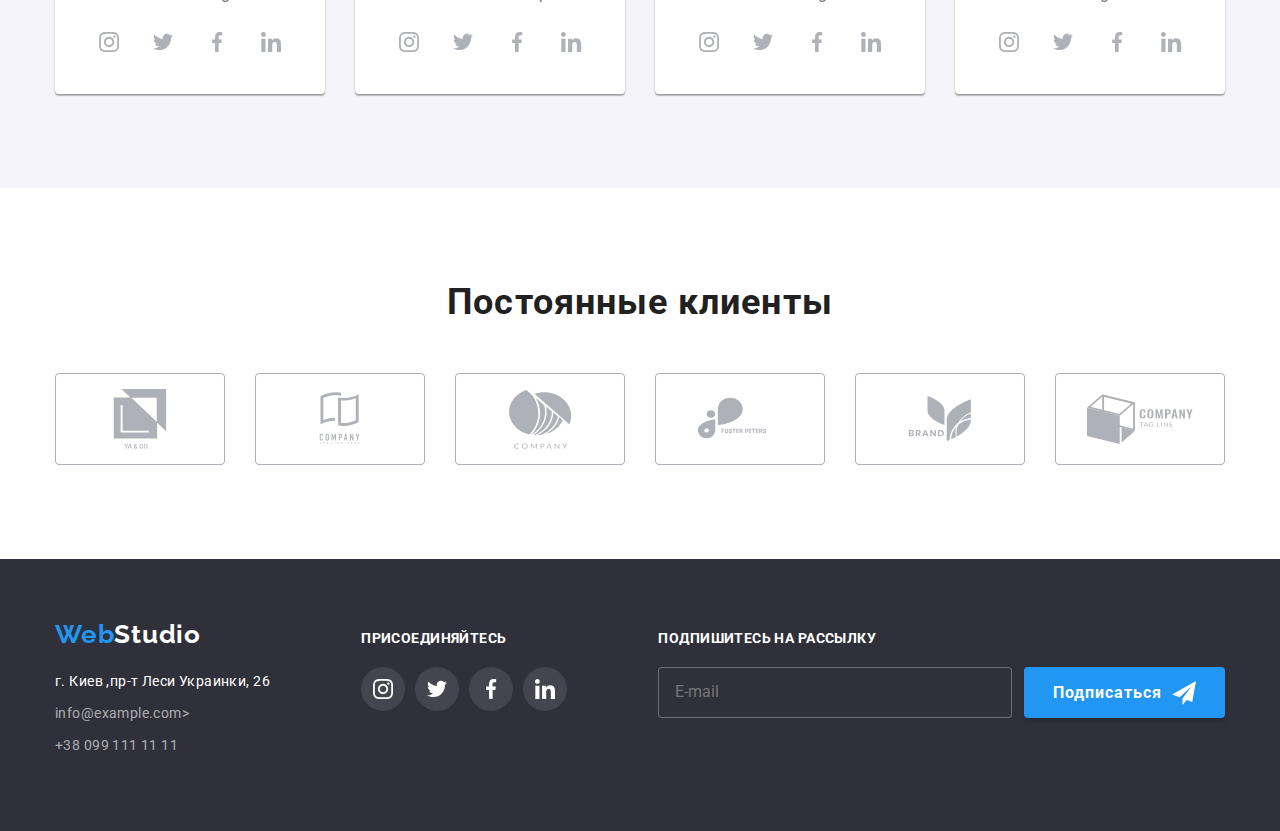
==== commit 1f7bcd8a: "вносит правки в дз" ====
--- a/index.html
+++ b/index.html
@@ -201,34 +201,70 @@
           <h2 class="section-title">Чем мы занимаемся</h2>
           <ul class="development">
             <li class="development__item">
+              <picture>
+              <source
+              media="(min-width:1200px)" 
+              srcset="
+              ./images/development/occ-1-desktop.webp 1x,
+              ./images/development/occ-1-desktop@2x.webp 2x"
+              type="image/webp">
+              
+              <source
+              media="(min-width:1200px)" 
+              srcset="
+              ./images/development/occ-1-desktop.jpg 1x,
+              ./images/development/occ-1-desktop@2x.jpg 2x">
               <img
-                src="./images/img-1.jpg"
-                alt="Человек работает за компьютером"
-                width="370"
-                height="294"
+                src="./images/development/occ-1-desktop.jpg"
+                alt="Человек работает с компьютером"
               />
+            </picture>
               <div class="development__box">
                 <p class="development__text">Десктопные приложения</p>
               </div>
             </li>
             <li class="development__item">
-              <img
-                src="./images/img-2.jpg"
-                alt="Человек работает с телефоном"
-                width="370"
-                height="294"
-              />
+              <picture>
+                <source
+                media="(min-width:1200px)" 
+                srcset="
+                ./images/development/occ-2-desktop.webp 1x,
+                ./images/development/occ-2-desktop@2x.webp 2x"
+                type="image/webp">
+                
+                <source
+                media="(min-width:1200px)" 
+                srcset="
+                ./images/development/occ-2-desktop.jpg 1x,
+                ./images/development/occ-2-desktop@2x.jpg 2x">
+                <img
+                  src="./images/development/occ-2-desktop.jpg"
+                  alt="Человек работает с телефоном"
+                />
+              </picture>
               <div class="development__box">
                 <p class="development__text">Мобильные приложения</p>
               </div>
             </li>
             <li class="development__item">
-              <img
-                src="./images/img-3.jpg"
-                alt="Человек работпет с планшетом"
-                width="370"
-                height="294"
-              />
+              <picture>
+                <source
+                media="(min-width:1200px)" 
+                srcset="
+                ./images/development/occ-3-desktop.webp 1x,
+                ./images/development/occ-3-desktop@2x.webp 2x"
+                type="image/webp">
+                
+                <source
+                media="(min-width:1200px)" 
+                srcset="
+                ./images/development/occ-3-desktop.jpg 1x,
+                ./images/development/occ-3-desktop@2x.jpg 2x">
+                <img
+                  src="./images/development/occ-3-desktop.jpg"
+                  alt="Человек работает с планшетом"
+                />
+              </picture>
               <div class="development__box">
                 <p class="development__text">Дизайнерские решения</p>
               </div>
@@ -242,10 +278,51 @@
           <h2 class="section-title">Наша команда</h2>
           <ul class="team">
             <li class="team__item">
-              <img
-                src="./images/img-igr.jpg"
+              <picture>
+                <source
+                media="(min-width:1200px)" 
+                srcset="
+                ./images/team/team-1-desktop.webp 1x, 
+                ./images/team/team-1-desktop@2x.webp 2x"
+                type="image/webp">
+                
+                <source
+                media="(min-width:1200px)" 
+                srcset="
+                ./images/team/team-1-desktop.jpg 1x, 
+                ./images/team/team-1-desktop@2x.jpg 2x">
+
+                <source
+                media="(min-width:768px)"
+                srcset="
+                ./images/team/team-1-tablet.webp 1x,
+                ./images/team/team-1-tablet@2x.webp 2x"
+                type="image/webp">
+                
+                <source
+                media="(min-width:768px)"
+                srcset="
+                ./images/team/team-1-tablet.jpg 1x,
+                ./images/team/team-1-tablet@2x.jpg 2x">
+
+                <source
+                  media="(max-width:767px)"
+                  srcset="
+                  ./images/team/team-1.webp 1x,
+                  ./images/team/team-1@2x.webp 2x"
+                  type="image/webp">
+
+                  <source
+                  media="(max-width:767px)"
+                  srcset="
+                  ./images/team/team-1.jpg 1x,
+                  ./images/team/team-1@2x.jpg 2x">
+
+                <img
+                src="#"
                 alt="Фото Игоря"
               />
+              </picture>
               <div class="description">
                 <h3 class="description__title">Игорь Демьяненко</h3>
                 <p class="description__text">Product Designer</p>
@@ -282,10 +359,51 @@
               </div>
             </li>
             <li class="team__item">
-              <img
-                src="./images/img-olg.jpg"
+              <picture>
+                <source
+                media="(min-width:1200px)" 
+                srcset="
+                ./images/team/team-2-desktop.webp 1x, 
+                ./images/team/team-2-desktop@2x.webp 2x"
+                type="image/webp">
+                
+                <source
+                media="(min-width:1200px)" 
+                srcset="
+                ./images/team/team-2-desktop.jpg 1x, 
+                ./images/team/team-2-desktop@2x.jpg 2x">
+
+                <source
+                media="(min-width:768px)"
+                srcset="
+                ./images/team/team-2-tablet.webp 1x,
+                ./images/team/team-2-tablet@2x.webp 2x"
+                type="image/webp">
+                
+                <source
+                media="(min-width:768px)"
+                srcset="
+                ./images/team/team-2-tablet.jpg 1x,
+                ./images/team/team-2-tablet@2x.jpg 2x">
+
+                <source
+                  media="(max-width:767px)"
+                  srcset="
+                  ./images/team/team-2.webp 1x,
+                  ./images/team/team-2@2x.webp 2x"
+                  type="image/webp">
+
+                  <source
+                  media="(max-width:767px)"
+                  srcset="
+                  ./images/team/team-2.jpg 1x,
+                  ./images/team/team-2@2x.jpg 2x">
+
+                <img
+                src="#"
                 alt="Фото Ольги"
               />
+              </picture>
               <div class="description">
                 <h3 class="description__title">Ольга Репина</h3>
                 <p class="description__text">Frontend Developer</p>
@@ -322,10 +440,51 @@
               </div>
             </li>
             <li class="team__item">
-              <img
-                src="./images/img-nic.jpg"
+              <picture>
+                <source
+                media="(min-width:1200px)" 
+                srcset="
+                ./images/team/team-3-desktop.webp 1x, 
+                ./images/team/team-3-desktop@2x.webp 2x"
+                type="image/webp">
+                
+                <source
+                media="(min-width:1200px)" 
+                srcset="
+                ./images/team/team-3-desktop.jpg 1x, 
+                ./images/team/team-3-desktop@2x.jpg 2x">
+
+                <source
+                media="(min-width:768px)"
+                srcset="
+                ./images/team/team-3-tablet.webp 1x,
+                ./images/team/team-3-tablet@2x.webp 2x"
+                type="image/webp">
+                
+                <source
+                media="(min-width:768px)"
+                srcset="
+                ./images/team/team-3-tablet.jpg 1x,
+                ./images/team/team-3-tablet@2x.jpg 2x">
+
+                <source
+                  media="(max-width:767px)"
+                  srcset="
+                  ./images/team/team-3.webp 1x,
+                  ./images/team/team-3@2x.webp 2x"
+                  type="image/webp">
+
+                  <source
+                  media="(max-width:767px)"
+                  srcset="
+                  ./images/team/team-3.jpg 1x,
+                  ./images/team/team-3@2x.jpg 2x">
+
+                <img
+                src="#"
                 alt="Фото Николая"
               />
+              </picture>
               <div class="description">
                 <h3 class="description__title">Николай Тарасов</h3>
                 <p class="description__text">Marketing</p>
@@ -362,10 +521,51 @@
               </div>
             </li>
             <li class="team__item">
-              <img
-                src="./images/img-mih.jpg"
+              <picture>
+                <source
+                media="(min-width:1200px)" 
+                srcset="
+                ./images/team/team-4-desktop.webp 1x, 
+                ./images/team/team-4-desktop@2x.webp 2x"
+                type="image/webp">
+                
+                <source
+                media="(min-width:1200px)" 
+                srcset="
+                ./images/team/team-4-desktop.jpg 1x, 
+                ./images/team/team-4-desktop@2x.jpg 2x">
+
+                <source
+                media="(min-width:768px)"
+                srcset="
+                ./images/team/team-4-tablet.webp 1x,
+                ./images/team/team-4-tablet@2x.webp 2x"
+                type="image/webp">
+                
+                <source
+                media="(min-width:768px)"
+                srcset="
+                ./images/team/team-4-tablet.jpg 1x,
+                ./images/team/team-4-tablet@2x.jpg 2x">
+
+                <source
+                  media="(max-width:767px)"
+                  srcset="
+                  ./images/team/team-4.webp 1x,
+                  ./images/team/team-4@2x.webp 2x"
+                  type="image/webp">
+
+                  <source
+                  media="(max-width:767px)"
+                  srcset="
+                  ./images/team/team-4.jpg 1x,
+                  ./images/team/team-4@2x.jpg 2x">
+
+                <img
+                src="#"
                 alt="Фото Михаила"
               />
+              </picture>
               <div class="description">
                 <h3 class="description__title">Михаил Ермаков</h3>
                 <p class="description__text">UI Designer</p>
@@ -455,7 +655,7 @@
       </section>
     </main>
     <!--Футер -->
-    <!-- <footer class="footer">
+    <footer class="footer">
       <div class="container">
         <div class="footer__container">
           <div class="footer__box">
@@ -530,8 +730,7 @@
                 placeholder="E-mail"
               />
               <button type="submit" class="singer-button">
-                Подписаться
-                <svg class="singer-button__icon" width="24px" height="24px">
+                Подписаться<svg class="singer-button__icon" width="24px" height="24px">
                   <use href="./images/sprite.svg#icon-icon-send"></use>
                 </svg>
               </button>
@@ -539,8 +738,9 @@
           </div>
         </div>
       </div>
-    </footer> -->
-    <!-- <div class="backdrop is-hidden" data-modal>
+    </footer>          
+
+    <div class="backdrop is-hidden" data-modal>
       <div class="hero-modal">
         <button type="button" class="hero-modal__buttton" data-modal-close>
           <svg width="20px" height="20px">
@@ -605,7 +805,7 @@
         </form>
       </div>
     </div>
-    <script src="./js/modal.js"></script> -->
+    <script src="./js/modal.js"></script>
     <script src="./js/mobile-menu.js"></script>
   </body>
 </html>
--- a/css/main.min.css
+++ b/css/main.min.css
@@ -1,2 +1,2 @@
-:root{--primary-text-color: #757575;--title-text-color: #212121;--accent-color: #2196f3;--primary-white-color: #ffffff;--buttons-bgc-color: #f5f4fa}.visually-hidden{position:absolute;width:1px;height:1px;margin:-1px;border:0;padding:0;white-space:nowrap;clip-path:inset(100%);clip:rect(0 0 0 0);overflow:hidden}body{color:var(--primary-text-color);background-color:var(--primary-white-color);font-family:roboto, sans-serif}p,h1,h2,h3,h4,h5,h6{margin:0;padding:0}ul{margin:0;padding:0;list-style:none}img{display:block;max-width:100%;height:auto}.container{padding-left:15px;padding-right:15px;margin-left:auto;margin-right:auto}@media screen and (min-width: 480px){.container{width:480px}}@media screen and (min-width: 768px){.container{width:768px}}@media screen and (min-width: 1200px){.container{width:1200px}}.logo{color:var(--accent-color);font-family:Raleway, sans-serif;font-weight:700;font-size:26px;line-height:1.16;letter-spacing:0.03em;text-decoration:none;display:inline-block}@media screen and (min-width: 1200px){.logo{line-height:1.19}}.logo--black{color:var(--title-text-color)}.logo--white{color:var(--primary-white-color);display:inline-block}.section-title{color:var(--title-text-color);font-family:Roboto, sans-serif;font-weight:700;font-size:28px;line-height:1.17;text-align:center;letter-spacing:0.03em;margin-bottom:50px}@media screen and (min-width: 1200px){.section-title{font-size:36px;line-height:1.16}}.backdrop{position:fixed;top:0px;left:0px;width:100vw;height:100vh;background-color:rgba(0,0,0,0.2);opacity:1;transition:opacity 250ms var(--cubic),visibility 250ms var(--cubic)}.is-hidden{opacity:0;visibility:hidden;pointer-events:none}.mobile-menu{position:fixed;background-color:var(--primary-white-color);display:none;padding:40px;top:0px;left:0px;height:100vh;width:100vw}@media screen and (min-width: 768px){.mobile-menu{display:none}}.mobile-menu.is-open{display:flex;margin-left:auto;flex-direction:column;justify-content:space-between}.mobile-button{background-color:var(--primary-white-color);border:none;padding:0;width:40px;height:40px;transition:fill 250ms cubic-bezier(0.4, 0, 0.2, 1)}.mobile-button:hover,.mobile-button:focus{fill:var(--accent-color)}@media screen and (min-width: 768px){.mobile-button{display:none}}.mobile-button--close{position:absolute;top:0px;right:0px;transform:translate(-40%, 30%)}.mobile-nav__item{display:block}.mobile-nav__item:not(:last-child){margin-bottom:32px}.mobile-nav__link{display:inline-block;text-decoration:none;color:var(--title-text-color);font-weight:500;font-size:40px;line-height:1.17;text-align:center;letter-spacing:0.02em}.mobile-nav__link--current{color:var(--accent-color)}.mobile-conect__item{display:block}.mobile-conect__item:not(:last-child){margin-bottom:32px}.mobile-conect__link{text-decoration:none}.mobile-conect__link--blue{font-weight:500;font-size:34px;line-height:1.17;letter-spacing:0.02em;color:var(--accent-color)}.mobile-conect__link--gray{font-weight:500;font-size:24px;line-height:1.16;letter-spacing:0.02em;color:inherit}.mobile-contacts{display:flex}.mobile-contacts__item{padding-right:10px}.mobile-contacts__item:not(:last-child){border-right:1px solid rgba(33,33,33,0.2);margin-right:10px}.mobile-contacts__link{color:var(--accent-color);text-decoration:none}.paje-header{border-bottom:1px solid #ececec;position:relative}.container-header{padding-top:15px;padding-bottom:15px;display:flex;align-items:center;justify-content:space-between}@media screen and (min-width: 480px){.container-header{width:480px}}@media screen and (min-width: 768px){.container-header{width:768px;padding-top:20px;padding-bottom:20px}}@media screen and (min-width: 1200px){.container-header{width:1200px;padding-bottom:25px;padding-top:25px;justify-content:flex-start}}.tablet-menu{display:none}@media screen and (min-width: 768px){.tablet-menu{display:flex}}.main-nav{display:flex;align-items:center}@media screen and (min-width: 1200px){.main-nav{margin-right:270px}}.mein-nav__list{display:flex;margin-left:88px;margin-right:84px}.mein-nav__item:not(:last-child){margin-right:50px}.mein-nav__link{position:relative;color:var(--title-text-color);font-family:Roboto, sans-serif;font-weight:500;font-size:12px;line-height:1.16;letter-spacing:0.02em;text-decoration:none;transition:color 250ms cubic-bezier(0.4, 0, 0.2, 1)}.mein-nav__link:hover,.mein-nav__link:focus{color:var(--accent-color)}.mein-nav__link--current{color:var(--accent-color)}.mein-nav__link--current::after{content:"";position:absolute;bottom:-32px;left:0px;width:100%;height:4px;background-color:var(--accent-color);border-radius:2px}.connection{display:block;margin-left:auto}@media screen and (min-width: 1200px){.connection{display:flex;align-items:center}}.connection__item{display:flex;fill:var(--primary-text-color);align-items:center}@media screen and (max-width: 1199px){.connection__item:not(:last-child){margin-bottom:10px}}@media screen and (min-width: 1200px){.connection__item:not(:last-child){margin-right:50px}}.connection__icon{margin-right:10px}.connection__link{display:flex;color:var(--primary-text-color);font-family:Roboto, sans-serif;font-weight:500;font-size:12px;line-height:1.14;letter-spacing:0.02em;text-decoration:none;align-items:center;transition:color 250ms cubic-bezier(0.4, 0, 0.2, 1),fill 250ms cubic-bezier(0.4, 0, 0.2, 1)}@media screen and (min-width: 1200px){.connection__link{font-size:14;line-height:1.16}}.connection__link:hover,.connection__link:focus{color:var(--accent-color);fill:var(--accent-color)}.section-hero{max-width:480px;height:400px;margin-left:auto;margin-right:auto;background-color:#2f303a;background-image:linear-gradient(to right, rgba(47,48,58,0.4), rgba(47,48,58,0.4)),url(../images/bg-img/bg-tel_x1.jpg);padding-top:118px;padding-bottom:118px;text-align:center}@media screen and (min-device-pixel-ratio: 2), (min-resolution: 192dpi), (min-resolution: 2dppx){.section-hero{background-image:url(../images/bg-img/bg-tel_x2.jpg)}}@media screen and (min-width: 768px){.section-hero{background-image:url(../images/bg-img/bg-tab_x1.jpg);max-width:768px;padding-top:200px;padding-bottom:200px}}@media screen and (min-width: 768px) and (min-device-pixel-ratio: 2), screen and (min-width: 768px) and (min-resolution: 192dpi), screen and (min-width: 768px) and (min-resolution: 2dppx){.section-hero{background-image:url(../images/bg-img/bg-tab_x2.jpg)}}@media screen and (min-width: 1200px){.section-hero{padding-top:200px;padding-bottom:200px;background-image:url(../images/bg-img/bg-ds_x1.jpg);max-width:1600px;height:600px}}@media screen and (min-width: 1200px) and (min-device-pixel-ratio: 2), screen and (min-width: 1200px) and (min-resolution: 192dpi), screen and (min-width: 1200px) and (min-resolution: 2dppx){.section-hero{background-image:url(../images/bg-img/bg-ds_x2.jpg)}}.hero__title{color:var(--primary-white-color);font-family:Roboto, sans-serif;font-weight:900;font-size:26px;line-height:1.61;text-align:center;letter-spacing:0.06em;text-transform:uppercase;margin-bottom:30px}.hero__button{color:var(--primary-white-color);background-color:var(--accent-color);font-family:inherit;font-weight:700;font-size:16px;line-height:1.87;letter-spacing:0.06em;cursor:pointer;border:1px;border-radius:4px;min-width:200px;height:50px;box-shadow:0px 4px 4px rgba(0,0,0,0.15);transition:background-color 250ms cubic-bezier(0.4, 0, 0.2, 1)}.hero__button:hover,.hero__button:focus{background-color:#188ce8}.section-features{padding-top:60px;padding-bottom:60px}@media screen and (min-width: 1200px){.section-features{padding-top:94px;padding-bottom:94px}}.features__item{max-width:450px}@media screen and (max-width: 767px){.features__item:not(:last-child){margin-bottom:30px}}@media screen and (min-width: 768px) and (max-width: 1199px){.features__item{max-width:354px;margin-bottom:40px}.features__item:first-child{margin-bottom:30px}.features__item:nth-child(even){margin-left:30px}}@media screen and (min-width: 1200px){.features__item:not(:last-child){margin-right:30px;max-width:270px}}.features__title{color:var(--title-text-color);font-family:Roboto, sans-serif;font-weight:700;font-size:14px;line-height:1.14;letter-spacing:0.03em;text-transform:uppercase;margin-bottom:10px;text-align:center}.features__text{font-size:14px;line-height:1.71;letter-spacing:0.03em}.features__icon{width:70px;height:70px}.features__container{display:flex;max-width:450px;height:120px;border:#f5f4fa;background-color:#f5f4fa;border-radius:4px;align-items:center;justify-content:center;margin-bottom:30px}@media screen and (min-width: 768px){.features__container{max-width:354px}}@media screen and (min-width: 768px) and (min-width: 1200px){.features__container{width:270px}}@media screen and (min-width: 768px){.features{display:flex;flex-wrap:wrap}}@media screen and (min-width: 1200px){.features{flex-wrap:nowrap}}.section-development{padding-bottom:94px;display:none}@media screen and (min-width: 1200px){.section-development{display:block}}.development{display:flex}.development__item{position:relative}.development__item:not(:last-child){margin-right:30px}.development__box{position:absolute;display:flex;justify-content:center;align-items:center;background-color:rgba(47,48,58,0.8);width:370px;height:70px;bottom:0;left:0}.development__text{font-family:Roboto, sans-serif;font-weight:700;font-size:14px;line-height:1.14;letter-spacing:0.03em;text-transform:uppercase;color:var(--primary-white-color)}.section-team{background-color:#f5f4fa;padding-top:60px;padding-bottom:60px;text-align:center}@media screen and (min-width: 1200px){.section-team{padding-top:94px;padding-bottom:94px}}@media screen and (min-width: 768px){.team{display:flex;flex-wrap:wrap;margin-left:-30px;margin-bottom:-30px}}.team__item{border-radius:0px 0px 4px 4px;border:1px;background-color:var(--primary-white-color);text-align:center;max-width:450px;box-shadow:0px 1px 3px rgba(0,0,0,0.12),0px 1px 1px rgba(0,0,0,0.14),0px 2px 1px rgba(0,0,0,0.2)}@media screen and (max-width: 767px){.team__item:not(:last-child){margin-bottom:30px}}@media screen and (min-width: 768px){.team__item{max-width:354px;margin-left:30px;margin-bottom:30px}}@media screen and (min-width: 1200px){.team__item{max-width:270px;flex-basis:calc(100% / 4 - 30px)}}.description{padding-top:30px;padding-bottom:30px}.description__title{color:var(--title-text-color);font-family:Roboto, sans-serif;font-weight:500;font-size:16px;line-height:1.18;letter-spacing:0.03em;margin-bottom:10px}.description__text{font-size:16px;line-height:1.18;letter-spacing:0.03em;margin-bottom:16px}.description__list{display:flex;justify-content:center}.description__item:not(:last-child){margin-right:10px}.description__link{display:flex;background-color:var(--primary-white-color);width:44px;height:44px;border-radius:50%;color:#afb1b8;justify-content:center;align-items:center;transition:background-color 250ms cubic-bezier(0.4, 0, 0.2, 1),color 250ms cubic-bezier(0.4, 0, 0.2, 1)}.description__link:hover,.description__link:focus{background-color:var(--accent-color);color:var(--primary-white-color)}.description__icon{width:20px;height:20px;fill:currentColor}.section-clients{padding-top:60px;padding-bottom:60px}@media screen and (min-width: 1200px){.section-clients{padding-top:94px;padding-bottom:94px}}.clients{display:flex;justify-content:center;flex-wrap:wrap;margin-bottom:-30px;margin-right:-30px}.clients__item{width:210px;height:92px}@media screen and (max-width: 1199px){.clients__item{margin-bottom:30px;margin-right:30px}}@media screen and (min-width: 768px){.clients__item{width:226px}}@media screen and (min-width: 1200px){.clients__item{width:170px}.clients__item:not(:last-child){margin-right:30px}}.clients__link{display:flex;justify-content:center;align-items:center;fill:#afb1b8;border:solid #afb1b8 1px;border-radius:4px;width:inherit;height:inherit;transition:fill 250ms cubic-bezier(0.4, 0, 0.2, 1),border-color 250ms cubic-bezier(0.4, 0, 0.2, 1)}.clients__link:hover,.clients__link:focus{fill:#2196f3;border-color:#2196f3;cursor:pointer}
+:root{--primary-text-color: #757575;--title-text-color: #212121;--accent-color: #2196f3;--primary-white-color: #ffffff;--buttons-bgc-color: #f5f4fa}.visually-hidden{position:absolute;width:1px;height:1px;margin:-1px;border:0;padding:0;white-space:nowrap;clip-path:inset(100%);clip:rect(0 0 0 0);overflow:hidden}body{color:var(--primary-text-color);background-color:var(--primary-white-color);font-family:roboto, sans-serif}p,h1,h2,h3,h4,h5,h6{margin:0;padding:0}ul{margin:0;padding:0;list-style:none}img{display:block;max-width:100%;height:auto}.container{padding-left:15px;padding-right:15px;margin-left:auto;margin-right:auto}@media screen and (min-width: 480px){.container{width:480px}}@media screen and (min-width: 768px){.container{width:768px}}@media screen and (min-width: 1200px){.container{width:1200px}}.logo{color:var(--accent-color);font-family:Raleway, sans-serif;font-weight:700;font-size:26px;line-height:1.16;letter-spacing:0.03em;text-decoration:none;display:inline-block}@media screen and (min-width: 1200px){.logo{line-height:1.19}}.logo--black{color:var(--title-text-color)}.logo--white{color:var(--primary-white-color);display:inline-block;margin-bottom:20px}.section-title{color:var(--title-text-color);font-family:Roboto, sans-serif;font-weight:700;font-size:28px;line-height:1.17;text-align:center;letter-spacing:0.03em;margin-bottom:30px}@media screen and (min-width: 1200px){.section-title{font-size:36px;line-height:1.16;margin-bottom:50px}}.backdrop{position:fixed;top:0px;left:0px;width:100vw;height:100vh;background-color:rgba(0,0,0,0.2);opacity:1;transition:opacity 250ms var(--cubic),visibility 250ms var(--cubic)}.is-hidden{opacity:0;visibility:hidden;pointer-events:none}.hero-modal{position:absolute;max-width:450px;width:100%;background-color:var(--primary-white-color);box-shadow:0px 1px 3px rgba(0,0,0,0.12),0px 1px 1px rgba(0,0,0,0.14),0px 2px 1px rgba(0,0,0,0.2);border-radius:4px;top:50%;left:50%;transform:translate(-50%, -50%);padding:40px}@media screen and (min-width: 1200px){.hero-modal{max-width:528px}}.hero-modal__buttton{position:absolute;top:0px;right:0px;width:30px;height:30px;border-radius:50%;border:1px solid rgba(0,0,0,0.1);margin-right:8px;margin-top:8px;cursor:pointer;display:flex;align-items:center;justify-content:center;background-color:var(--primary-white-color);transition:fill 250ms cubic-bezier(0.4, 0, 0.2, 1)}.hero-modal__buttton:hover,.hero-modal__buttton:focus{fill:var(--accent-color)}.hero-modal__title{display:block;font-family:Roboto, sans-serif;font-weight:700;font-size:20px;line-height:1.15;text-align:center;letter-spacing:0.03em;color:var(--title-text-color);margin-bottom:12px}.modal__box{position:relative}.modal-form__item{display:block;max-width:450px;width:100%;padding-top:10px;padding-bottom:10px;padding-left:42px;margin-bottom:10px;border:1px solid rgba(33,33,33,0.2);border-radius:4px;margin-top:4px;outline:none;transition:border-color 250ms cubic-bezier(0.4, 0, 0.2, 1)}.modal-form__item:focus{border-color:var(--accent-color)}.modal-form__text{font-size:12px;line-height:1.16;letter-spacing:0.01em}.modal-form__icon{position:absolute;top:50%;left:15px;fill:var(--title-text-color);transition:fill 250ms cubic-bezier(0.4, 0, 0.2, 1)}.modal-form__item:focus ~ .modal-form__icon{fill:var(--accent-color)}.modal-form__coment{display:block;max-width:450px;width:100%;height:120px;margin-top:4px;margin-bottom:20px;padding-left:16px;padding-right:16px;padding-top:12px;padding-bottom:12px;border:1px solid rgba(33,33,33,0.2);border-radius:4px;outline:none;resize:none;transition:border-color cubic-bezier(0.4, 0, 0.2, 1)}.modal-form__coment::placeholder{font-size:14px;line-height:1.14;letter-spacing:0.01em;color:rgba(117,117,117,0.5)}.modal-form__coment:focus{border-color:var(--accent-color)}.modal-form-btn{display:block;color:var(--primary-white-color);background-color:var(--accent-color);font-family:inherit;font-weight:700;font-size:16px;line-height:1.87;letter-spacing:0.06em;cursor:pointer;border-radius:4px;border:1px;padding-left:55px;padding-right:55px;padding-top:10px;padding-bottom:10px;box-shadow:0px 4px 4px rgba(0,0,0,0.15);transition:background-color cubic-bezier(0.4, 0, 0.2, 1);margin:auto}.modal-form-btn:focus,.modal-form-btn:hover{background:#188ce8;box-shadow:0px 4px 4px rgba(0,0,0,0.15)}.checkbox{position:absolute;margin-bottom:30px}.checkbox-container{font-size:12px;line-height:1.16;letter-spacing:0.03em;display:flex;align-items:center;justify-content:center;margin-bottom:30px}@media screen and (min-width: 1200px){.checkbox-container{font-size:14px;line-height:1.71}}.checkbox__icon{display:inline-block;width:15px;height:15px;border:2px solid var(--title-text-color);border-radius:4px;margin-right:7px}.checkbox:checked+.checkbox__icon{border-color:var(--accent-color);background-color:var(--accent-color);background-image:url(../images/icon-checkbox.svg);background-size:contain;background-origin:border-box}.checkbox__link{color:var(--accent-color);margin-left:4px}.mobile-menu{position:fixed;background-color:var(--primary-white-color);display:none;padding:40px;top:0px;left:0px;height:100vh;width:100vw;z-index:100}@media screen and (min-width: 768px){.mobile-menu{display:none}}.mobile-menu.is-open{display:flex;margin-left:auto;flex-direction:column;justify-content:space-between}.mobile-button{background-color:var(--primary-white-color);border:none;padding:0;width:40px;height:40px;transition:fill 250ms cubic-bezier(0.4, 0, 0.2, 1)}.mobile-button:hover,.mobile-button:focus{fill:var(--accent-color)}@media screen and (min-width: 768px){.mobile-button{display:none}}.mobile-button--close{position:absolute;top:0px;right:0px;transform:translate(-40%, 30%)}.mobile-nav__item{display:block}.mobile-nav__item:not(:last-child){margin-bottom:32px}.mobile-nav__link{display:inline-block;text-decoration:none;color:var(--title-text-color);font-weight:500;font-size:40px;line-height:1.17;text-align:center;letter-spacing:0.02em;transition:color 250ms cubic-bezier(0.4, 0, 0.2, 1)}.mobile-nav__link:hover,.mobile-nav__link:focus{color:var(--accent-color)}.mobile-nav__link--current{color:var(--accent-color)}.mobile-conect__item{display:block}.mobile-conect__item:not(:last-child){margin-bottom:32px}.mobile-conect__link{text-decoration:none}.mobile-conect__link--blue{font-weight:500;font-size:34px;line-height:1.17;letter-spacing:0.02em;color:var(--accent-color)}@media screen and (max-width: 377px){.mobile-conect__link--blue{font-size:24px;line-height:1.16}}.mobile-conect__link--gray{font-weight:500;font-size:24px;line-height:1.16;letter-spacing:0.02em;color:inherit}.mobile-contacts{display:flex}.mobile-contacts__item{padding-right:10px}.mobile-contacts__item:not(:last-child){border-right:1px solid rgba(33,33,33,0.2);margin-right:10px}.mobile-contacts__link{color:var(--accent-color);text-decoration:none}.paje-header{border-bottom:1px solid #ececec;position:relative}.container-header{padding-top:15px;padding-bottom:15px;display:flex;align-items:center;justify-content:space-between}@media screen and (min-width: 480px){.container-header{width:480px}}@media screen and (min-width: 768px){.container-header{width:768px;padding-top:20px;padding-bottom:20px}}@media screen and (min-width: 1200px){.container-header{width:1200px;padding-bottom:25px;padding-top:25px;justify-content:flex-start}}.tablet-menu{display:none}@media screen and (min-width: 768px){.tablet-menu{display:flex}}.main-nav{display:flex;align-items:center}@media screen and (min-width: 1200px){.main-nav{margin-right:270px}}.mein-nav__list{display:flex;margin-left:88px;margin-right:84px}.mein-nav__item:not(:last-child){margin-right:50px}.mein-nav__link{position:relative;color:var(--title-text-color);font-family:Roboto, sans-serif;font-weight:500;font-size:12px;line-height:1.16;letter-spacing:0.02em;text-decoration:none;transition:color 250ms cubic-bezier(0.4, 0, 0.2, 1)}.mein-nav__link:hover,.mein-nav__link:focus{color:var(--accent-color)}.mein-nav__link--current{color:var(--accent-color)}.mein-nav__link--current::after{content:"";position:absolute;bottom:-32px;left:0px;width:100%;height:4px;background-color:var(--accent-color);border-radius:2px}.connection{display:block;margin-left:auto}@media screen and (min-width: 1200px){.connection{display:flex;align-items:center}}.connection__item{display:flex;fill:var(--primary-text-color);align-items:center}@media screen and (max-width: 1199px){.connection__item:not(:last-child){margin-bottom:10px}}@media screen and (min-width: 1200px){.connection__item:not(:last-child){margin-right:50px}}.connection__icon{margin-right:10px}.connection__link{display:flex;color:var(--primary-text-color);font-family:Roboto, sans-serif;font-weight:500;font-size:12px;line-height:1.14;letter-spacing:0.02em;text-decoration:none;align-items:center;transition:color 250ms cubic-bezier(0.4, 0, 0.2, 1),fill 250ms cubic-bezier(0.4, 0, 0.2, 1)}@media screen and (min-width: 1200px){.connection__link{font-size:14;line-height:1.16}}.connection__link:hover,.connection__link:focus{color:var(--accent-color);fill:var(--accent-color)}.section-hero{background-size:cover;height:400px;margin-left:auto;margin-right:auto;background-color:#2f303a;background-repeat:no-repeat;background-image:linear-gradient(to right, rgba(47,48,58,0.4), rgba(47,48,58,0.4)),url(../images/hero/hero.jpg);padding-top:118px;padding-bottom:118px;text-align:center}@media screen and (min-device-pixel-ratio: 2), (min-resolution: 192dpi), (min-resolution: 2dppx){.section-hero{background-image:linear-gradient(to right, rgba(47,48,58,0.4), rgba(47,48,58,0.4)),url(../images/hero/hero2x.jpg)}}@media screen and (min-width: 768px){.section-hero{background-image:linear-gradient(to right, rgba(47,48,58,0.4), rgba(47,48,58,0.4)),url(../images/hero/hero-tablet.jpg);padding-top:118px;padding-bottom:118px}}@media screen and (min-width: 768px) and (min-device-pixel-ratio: 2), screen and (min-width: 768px) and (min-resolution: 192dpi), screen and (min-width: 768px) and (min-resolution: 2dppx){.section-hero{background-image:linear-gradient(to right, rgba(47,48,58,0.4), rgba(47,48,58,0.4)),url(../images/hero/hero-tablet2x.jpg)}}@media screen and (min-width: 1200px){.section-hero{padding-top:200px;padding-bottom:200px;background-image:linear-gradient(to right, rgba(47,48,58,0.4), rgba(47,48,58,0.4)),url(../images/hero/hero-desktop.jpg);max-width:1600px;height:600px}}@media screen and (min-width: 1200px) and (min-device-pixel-ratio: 2), screen and (min-width: 1200px) and (min-resolution: 192dpi), screen and (min-width: 1200px) and (min-resolution: 2dppx){.section-hero{background-image:linear-gradient(to right, rgba(47,48,58,0.4), rgba(47,48,58,0.4)),url(../images/hero/hero-desktop2x.jpg)}}.hero__title{color:var(--primary-white-color);font-family:Roboto, sans-serif;font-weight:900;font-size:26px;line-height:1.61;text-align:center;letter-spacing:0.06em;text-transform:uppercase;margin-bottom:30px}@media screen and (min-width: 1200px){.hero__title{font-size:44px;line-height:1.36}}.hero__button{color:var(--primary-white-color);background-color:var(--accent-color);font-family:inherit;font-weight:700;font-size:16px;line-height:1.87;letter-spacing:0.06em;cursor:pointer;border:1px;border-radius:4px;min-width:200px;height:50px;box-shadow:0px 4px 4px rgba(0,0,0,0.15);transition:background-color 250ms cubic-bezier(0.4, 0, 0.2, 1)}.hero__button:hover,.hero__button:focus{background-color:#188ce8}.section-features{padding-top:60px;padding-bottom:60px}@media screen and (min-width: 1200px){.section-features{padding-top:94px;padding-bottom:94px}}.features__item{max-width:450px}@media screen and (max-width: 767px){.features__item:not(:last-child){margin-bottom:30px}}@media screen and (min-width: 768px) and (max-width: 1199px){.features__item{max-width:354px;margin-bottom:40px}.features__item:first-child{margin-bottom:30px}.features__item:nth-child(even){margin-left:30px}}@media screen and (min-width: 1200px){.features__item:not(:last-child){margin-right:30px;max-width:270px}}.features__title{color:var(--title-text-color);font-family:Roboto, sans-serif;font-weight:700;font-size:14px;line-height:1.14;letter-spacing:0.03em;text-transform:uppercase;margin-bottom:10px;text-align:center}@media screen and (min-width: 768px){.features__title{text-align:start}}.features__text{font-size:14px;line-height:1.71;letter-spacing:0.03em}.features__icon{width:70px;height:70px}.features__container{display:flex;max-width:450px;height:120px;border:#f5f4fa;background-color:#f5f4fa;border-radius:4px;align-items:center;justify-content:center;margin-bottom:30px}@media screen and (min-width: 768px){.features__container{max-width:354px}}@media screen and (min-width: 768px) and (min-width: 1200px){.features__container{width:270px}}@media screen and (min-width: 768px){.features{display:flex;flex-wrap:wrap}}@media screen and (min-width: 1200px){.features{flex-wrap:nowrap}}.section-development{padding-bottom:94px;display:none}@media screen and (min-width: 1200px){.section-development{display:block}}.development{display:flex}.development__item{position:relative}.development__item:not(:last-child){margin-right:30px}.development__box{position:absolute;display:flex;justify-content:center;align-items:center;background-color:rgba(47,48,58,0.8);width:370px;height:70px;bottom:0}.development__text{font-family:Roboto, sans-serif;font-weight:700;font-size:14px;line-height:1.14;letter-spacing:0.03em;text-transform:uppercase;color:var(--primary-white-color)}.section-team{background-color:#f5f4fa;padding-top:60px;padding-bottom:60px;text-align:center}@media screen and (min-width: 1200px){.section-team{padding-top:94px;padding-bottom:94px}}@media screen and (min-width: 768px){.team{display:flex;flex-wrap:wrap;margin-left:-30px;margin-bottom:-30px}}.team__item{border-radius:0px 0px 4px 4px;border:1px;background-color:var(--primary-white-color);text-align:center;max-width:450px;box-shadow:0px 1px 3px rgba(0,0,0,0.12),0px 1px 1px rgba(0,0,0,0.14),0px 2px 1px rgba(0,0,0,0.2)}@media screen and (max-width: 767px){.team__item:not(:last-child){margin-bottom:30px}}@media screen and (min-width: 768px){.team__item{max-width:354px;margin-left:30px;margin-bottom:30px}}@media screen and (min-width: 1200px){.team__item{max-width:270px;flex-basis:calc(100% / 4 - 30px)}}.description{padding-top:30px;padding-bottom:30px}.description__title{color:var(--title-text-color);font-family:Roboto, sans-serif;font-weight:500;font-size:16px;line-height:1.18;letter-spacing:0.03em;margin-bottom:10px}.description__text{font-size:16px;line-height:1.18;letter-spacing:0.03em;margin-bottom:16px}.description__list{display:flex;justify-content:center}.description__item:not(:last-child){margin-right:10px}.description__link{display:flex;background-color:var(--primary-white-color);width:44px;height:44px;border-radius:50%;color:#afb1b8;justify-content:center;align-items:center;transition:background-color 250ms cubic-bezier(0.4, 0, 0.2, 1),color 250ms cubic-bezier(0.4, 0, 0.2, 1)}.description__link:hover,.description__link:focus{background-color:var(--accent-color);color:var(--primary-white-color)}.description__icon{width:20px;height:20px;fill:currentColor}.section-clients{padding-top:60px;padding-bottom:60px}@media screen and (min-width: 1200px){.section-clients{padding-top:94px;padding-bottom:94px}}.clients{display:flex;justify-content:center;flex-wrap:wrap}@media screen and (max-width: 767px){.clients{margin:0 -15px -30px -15px}}@media screen and (min-width: 768px) and (max-width: 1199px){.clients{margin-right:-30px}}.clients__item{max-width:210px;height:92px}@media screen and (max-width: 767px){.clients__item{margin:0 15px 30px 15px;flex-basis:calc((100% / 2) - 30px)}}@media screen and (min-width: 768px) and (max-width: 1199px){.clients__item{margin-right:30px}.clients__item:nth-child(-n+3){margin-bottom:30px}}@media screen and (min-width: 768px){.clients__item{min-width:226px}}@media screen and (min-width: 1200px){.clients__item{min-width:170px}.clients__item:not(:last-child){margin-right:30px}}.clients__link{display:flex;justify-content:center;align-items:center;fill:#afb1b8;border:solid #afb1b8 1px;border-radius:4px;width:inherit;height:inherit;transition:fill 250ms cubic-bezier(0.4, 0, 0.2, 1),border-color 250ms cubic-bezier(0.4, 0, 0.2, 1)}.clients__link:hover,.clients__link:focus{fill:#2196f3;border-color:#2196f3;cursor:pointer}.section-portfolio{padding-top:60px;padding-bottom:60px}@media screen and (min-width: 1200px){.section-portfolio{padding-top:94px;padding-bottom:94px}}.nav-portfolio{display:flex;justify-content:flex-start;margin-bottom:40px;flex-wrap:wrap;margin-top:-15px}@media screen and (min-width: 768px){.nav-portfolio{justify-content:center;margin-bottom:30px;margin-top:0px}}@media screen and (min-width: 1200px){.nav-portfolio{margin-bottom:50px}}.nav-portfolio__item:not(:last-child){margin-right:8px}@media screen and (max-width: 767px){.nav-portfolio__item{margin-top:15px}}.nav-portfolio__buttons{color:var(--title-text-color);background-color:var(--buttons-bgc-color);font-family:inherit;font-weight:500;font-size:16px;line-height:1.62;letter-spacing:0.03em;cursor:pointer;border:1px;border-radius:4px;padding:6px 22px;transition:color 250ms cubic-bezier(0.4, 0, 0.2, 1),background-color 250ms cubic-bezier(0.4, 0, 0.2, 1),box-shadow 250ms cubic-bezier(0.4, 0, 0.2, 1)}.nav-portfolio__buttons:hover,.nav-portfolio__buttons:focus{color:var(--primary-white-color);background-color:var(--accent-color);box-shadow:0px 3px 1px rgba(0,0,0,0.1),0px 1px 2px rgba(0,0,0,0.08),0px 2px 2px rgba(0,0,0,0.12)}@media screen and (min-width: 768px){.portfolio{display:flex;flex-wrap:wrap;margin-left:-30px}}.portfolio__item{transition:box-shadow 250ms cubic-bezier(0.4, 0, 0.2, 1)}.portfolio__item:hover,.portfolio__item:focus{box-shadow:0px 1px 1px rgba(0,0,0,0.12),0px 4px 4px rgba(0,0,0,0.06),1px 4px 6px rgba(0,0,0,0.16)}.portfolio__item:not(:last-child){margin-bottom:30px}@media screen and (min-width: 768px){.portfolio__item{margin-left:30px;flex-basis:calc(100% / 2 - 30px)}}@media screen and (min-width: 1200px){.portfolio__item{flex-basis:calc(100% / 3 - 30px)}}.portfolio__wrapper{position:relative}.portfolio__link{text-decoration:none;color:inherit}.portfolio__box{position:relative;max-width:100%;height:100%;overflow:hidden}.portfolio__image{max-width:100%}@media screen and (min-width: 768px){.portfolio__image{max-width:354px}}@media screen and (min-width: 1200px){.portfolio__image{max-width:370px}}.portfolio__addition{position:absolute;display:flex;justify-content:center;align-items:center;font-family:Roboto, sans-serif;font-size:18px;line-height:1.55;letter-spacing:0.03em;color:var(--primary-white-color);background-color:rgba(33,150,243,0.9);max-width:450px;height:100%;top:0px;left:0px;padding-left:24px;padding-right:24px;transform:translateY(100%);transition:transform 250ms cubic-bezier(0.4, 0, 0.2, 1)}@media screen and (min-width: 768px){.portfolio__addition{width:354px}}@media screen and (min-width: 1200px){.portfolio__addition{width:370px}}.portfolio__wrapper:hover .portfolio__addition,.portfolio__wrapper:focus .portfolio__addition{transform:translateY(0%)}.portfolio__description{border:1px solid #eeeeee;padding-top:20px;padding-bottom:20px;padding-left:24px;background-color:var(--primary-white-color);max-width:450px}@media screen and (min-width: 768px){.portfolio__description{width:354px}}@media screen and (min-width: 1200px){.portfolio__description{width:370px}}.portfolio__title{color:var(--title-text-color);font-family:Roboto, sans-serif;font-weight:700;font-size:18px;line-height:2;letter-spacing:0.06em}.portfolio__text{font-size:16px;line-height:1.87;letter-spacing:0.03em}.footer{background-color:#2f303a;padding-bottom:60px;padding-top:60px}.footer__container{display:flex;align-items:center;flex-direction:column;text-align:center}@media screen and (min-width: 768px){.footer__container{flex-wrap:wrap;flex-direction:row;align-items:baseline;justify-content:space-between;padding-left:76px;padding-right:76px}}@media screen and (min-width: 1200px){.footer__container{flex-wrap:nowrap;justify-content:space-between;padding:0px;text-align:start}}.contacts{margin-bottom:60px;text-align:center}@media screen and (min-width: 768px){.contacts{margin-right:auto}}@media screen and (min-width: 1200px){.contacts{margin:0px;text-align:start}}.contacts__item:not(:last-child){margin-bottom:8px}.contacts__link{color:var(--primary-white-color);font-family:Roboto, sans-serif;font-weight:400;font-style:normal;font-size:14px;line-height:1.71;letter-spacing:0.03em;transition:color 250ms cubic-bezier(0.4, 0, 0.2, 1);text-decoration:none}.contacts__link:hover,.contacts__link:focus{color:var(--accent-color)}.contacts__link--gray{color:rgba(255,255,255,0.6)}.conect{display:flex;font-weight:700;font-size:14px;line-height:1.14;letter-spacing:0.03em;text-transform:uppercase;color:var(--primary-white-color);margin-bottom:20px;justify-content:center}@media screen and (min-width: 1200px){.conect{justify-content:flex-start}}.social-network{display:flex;justify-content:flex-start;align-items:center;margin-bottom:60px}.social-network__item:not(:last-child){margin-right:10px}.sosial-network__link{display:flex;fill:var(--primary-white-color);background-color:rgba(255,255,255,0.1);width:44px;height:44px;justify-content:center;border-radius:50%;align-items:center;transition:background-color 250ms cubic-bezier(0.4, 0, 0.2, 1)}.sosial-network__link:hover,.sosial-network__link:focus{background-color:var(--accent-color)}.singer-form{display:flex;flex-wrap:wrap;justify-content:center}@media screen and (min-width: 1200px){.singer-form{flex-wrap:nowrap}}.singer__item{max-width:450px;background-color:#2f303a;border:1px solid rgba(255,255,255,0.3);border-radius:4px;padding-left:16px;padding-top:15px;padding-bottom:15px}@media screen and (max-width: 1199px){.singer__item{margin-bottom:12px}}@media screen and (max-width: 479px){.singer__item{width:100%}}@media screen and (min-width: 480px){.singer__item{width:450px}}@media screen and (min-width: 1200px){.singer__item{width:354px;margin-right:12px}}.singer-button{color:var(--primary-white-color);background-color:var(--accent-color);font-family:inherit;font-weight:700;font-size:16px;line-height:1.87;letter-spacing:0.06em;cursor:pointer;border-radius:4px;display:flex;align-items:center;justify-content:center;border:1px;padding-left:29px;padding-right:29px;padding-top:10px;padding-bottom:10px;box-shadow:0px 4px 4px rgba(0,0,0,0.15);transition:background-color 250ms cubic-bezier(0.4, 0, 0.2, 1)}.singer-button:hover,.singer-button:focus{background-color:#188ce8}.singer-button__icon{margin-left:10px}
 /*# sourceMappingURL=main.min.css.map */